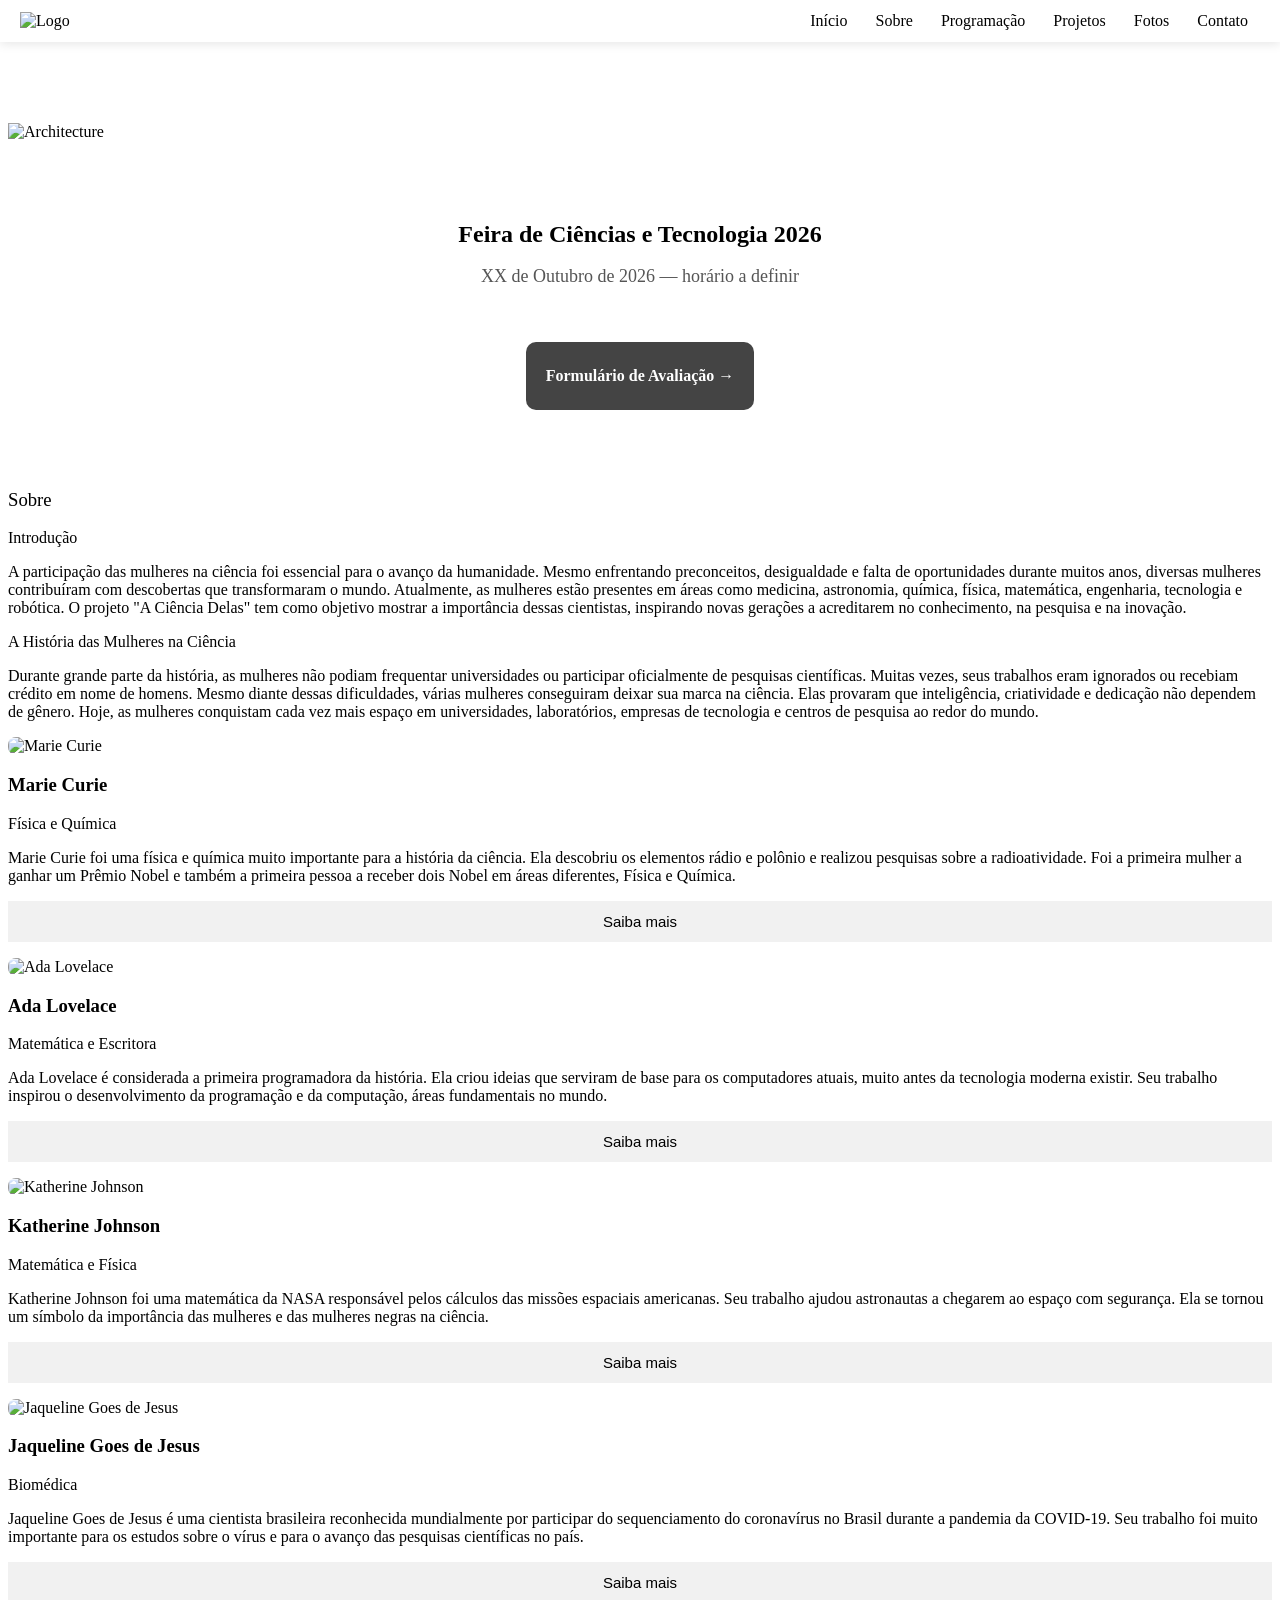
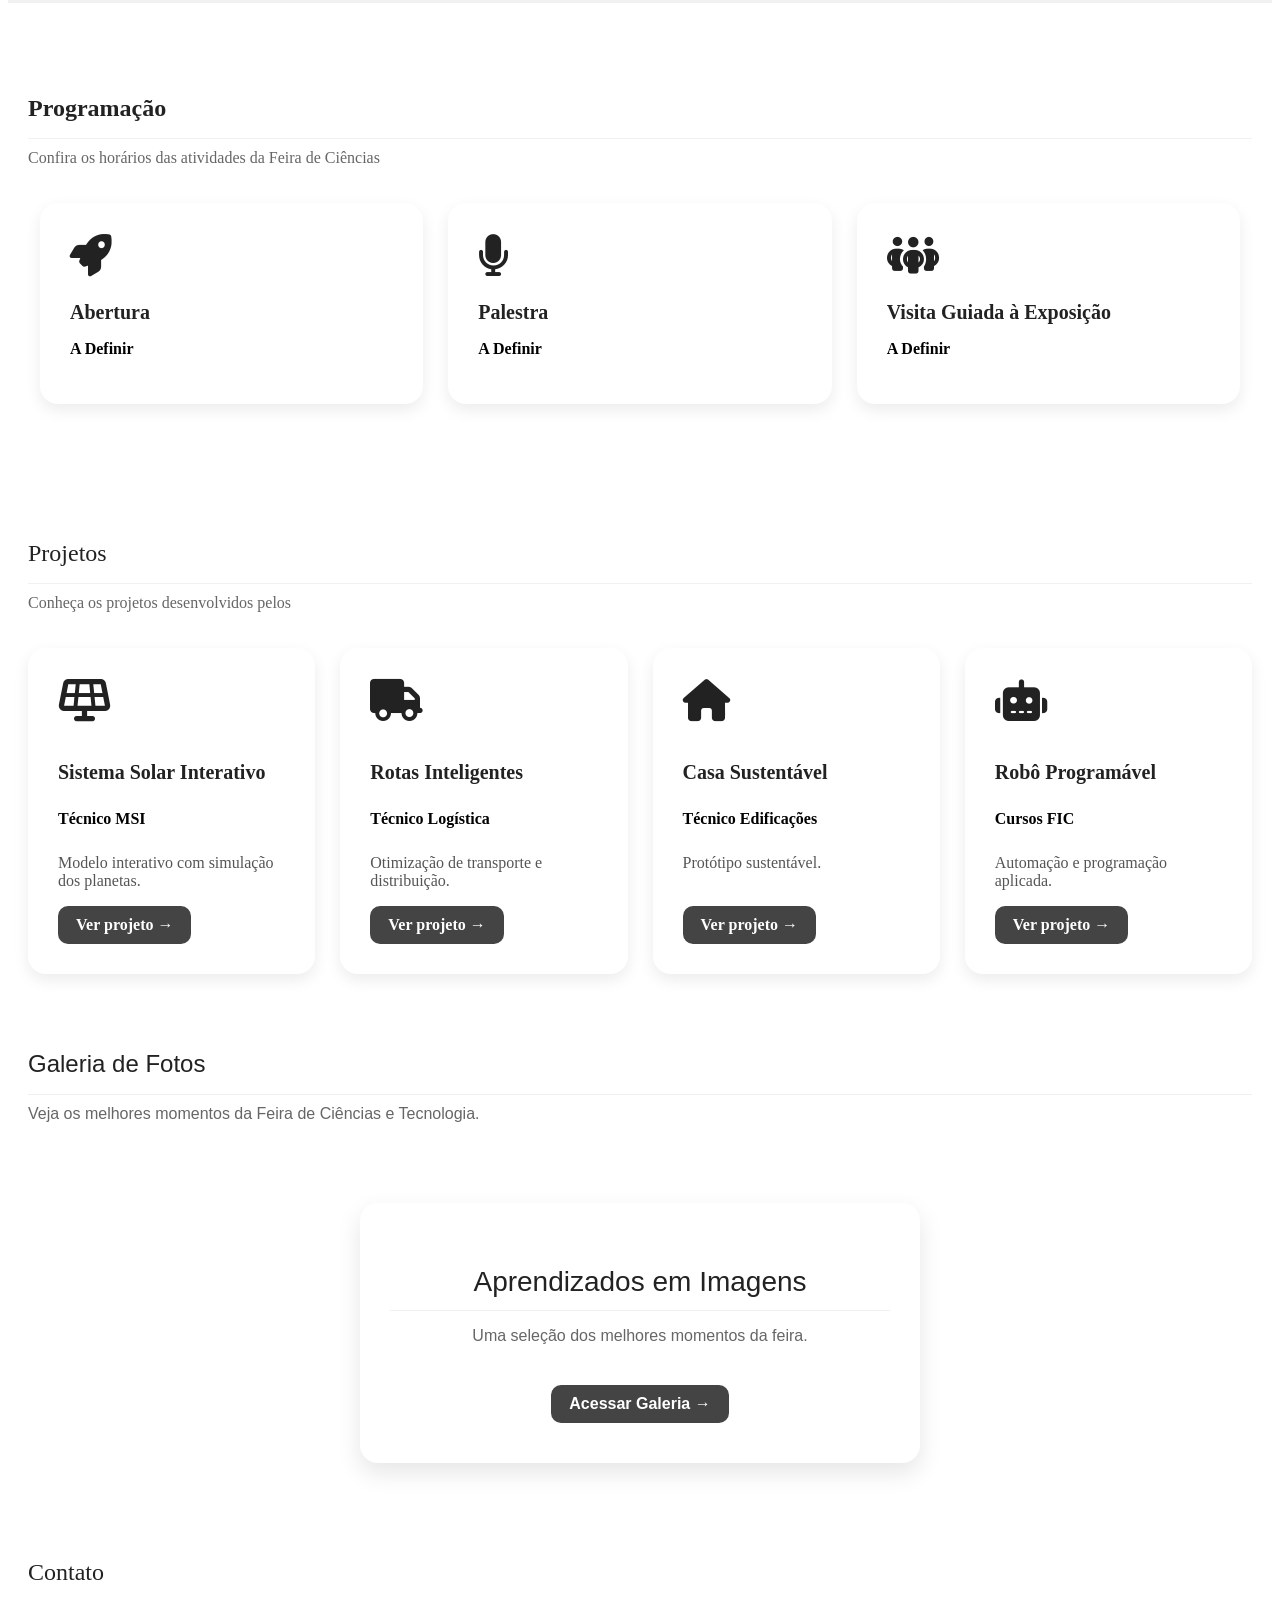
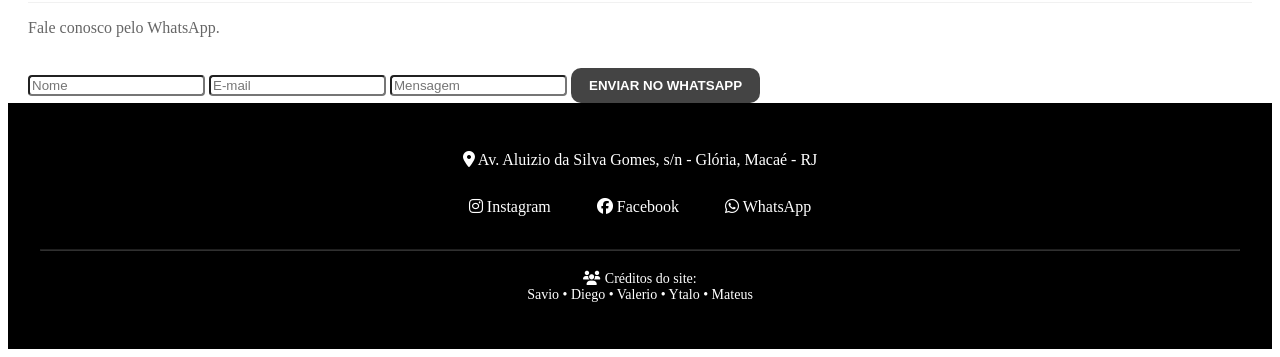
==== index.html @ 7c17ec99 "Add files via upload" ====
<!DOCTYPE html>
<html lang="pt-br">
<head>
  <meta charset="UTF-8">
  <meta name="viewport" content="width=device-width, initial-scale=1">
  <link rel="stylesheet" href="https://www.w3schools.com/w3css/5/w3.css">
  <link rel="stylesheet" href="style.css">
  <link rel="stylesheet" href="https://cdnjs.cloudflare.com/ajax/libs/font-awesome/6.5.2/css/all.min.css">
  <title>Feira de Ciencias - 2026</title>
</head>
<body>
  <!-- Sessão de navegação do site -->
  <section class="navbar-container">
    <div class="navbar">

      <img src="imagem/logoFaetec.png" alt="Logo" width="150">

      <!-- MENU DESKTOP -->
      <div class="menu-desktop">
        <a href="#inicio">Início</a>
        <a href="#sobre">Sobre</a>
        <a href="#programacao">Programação</a>
        <a href="#projetos">Projetos</a>
        <a href="#fotos">Fotos</a>
        <a href="#contato">Contato</a>
      </div>

        <!-- BOTÃO HAMBÚRGUER -->
      <button class="menu-btn" onclick="toggleMenu()">☰</button>

    </div>

    <!-- MENU MOBILE -->
    <div id="menuMobile" class="menu-mobile">
      <a href="#inicio" onclick="toggleMenu()">Início</a>
      <a href="#sobre" onclick="toggleMenu()">Sobre</a>
      <a href="#programacao" onclick="toggleMenu()">Programação</a>
      <a href="#projetos" onclick="toggleMenu()">Projetos</a>
      <a href="#fotos" onclick="toggleMenu()">Fotos</a>
      <a href="#contact" onclick="toggleMenu()">Contato</a>
    </div>
  </section>

  <!-- Sessão Inicio + data -->
  <header id="inicio" class="w3-display-container w3-content w3-wide header-evento">
    <img class="w3-image imagem-evento" src="imagem/prim.jpeg" alt="Architecture">

    <section class="conteudo-evento">

      <!-- Título -->
      <h1 class="titulo-evento">
        Feira de Ciências e Tecnologia 2026
      </h1>

      <!-- Data -->
      <p class="data-evento">
        XX de Outubro de 2026 — horário a definir
      </p>

      <!-- Botão -->
      <a href="SEU_LINK_AQUI" target="_blank" class="formulario-btn">
        Formulário de Avaliação →
      </a>

    </section>
  </header>

  <!-- Sessão sobre -->
  <section id="sobre" class="secao-sobre w3-content w3-padding">

    <div class="w3-container w3-padding-32">
      <h3 class="titulo-secao w3-border-bottom w3-border-light-grey w3-padding-16">
        Sobre
      </h3>

      <p>Introdução</p>

      <p>
        A participação das mulheres na ciência foi essencial para o avanço da
        humanidade. Mesmo enfrentando preconceitos, desigualdade e falta de
        oportunidades durante muitos anos, diversas mulheres contribuíram com
        descobertas que transformaram o mundo. Atualmente, as mulheres estão
        presentes em áreas como medicina, astronomia, química, física,
        matemática, engenharia, tecnologia e robótica. O projeto "A Ciência
        Delas" tem como objetivo mostrar a importância dessas cientistas,
        inspirando novas gerações a acreditarem no conhecimento, na pesquisa e
        na inovação.
      </p>

      <p>A História das Mulheres na Ciência</p>

      <p>
        Durante grande parte da história, as mulheres não podiam frequentar
        universidades ou participar oficialmente de pesquisas científicas.
        Muitas vezes, seus trabalhos eram ignorados ou recebiam crédito em nome
        de homens. Mesmo diante dessas dificuldades, várias mulheres conseguiram
        deixar sua marca na ciência. Elas provaram que inteligência,
        criatividade e dedicação não dependem de gênero. Hoje, as mulheres
        conquistam cada vez mais espaço em universidades, laboratórios,
        empresas de tecnologia e centros de pesquisa ao redor do mundo.
      </p>
    </div>

    <div class="w3-row-padding w3-grayscale">

      <div class="w3-col l3 m6 w3-margin-bottom">
        <img src="imagem/marie.jpeg" alt="Marie Curie" class="cientista-img">

        <h3>Marie Curie</h3>
        <p class="w3-opacity">Física e Química</p>

        <p>
          Marie Curie foi uma física e química muito importante para a história da ciência. Ela descobriu 
          os elementos rádio e polônio e realizou pesquisas sobre a radioatividade. Foi a primeira mulher a ganhar 
          um Prêmio Nobel e também a primeira pessoa a receber dois Nobel em áreas diferentes, Física e Química.
        </p>

        <p>
          <button class="btn-saiba-mais"
            onclick="window.open('https://pt.wikipedia.org/wiki/Marie_Curie', '_blank')">
            Saiba mais
          </button>
        </p>
      </div>

      <div class="w3-col l3 m6 w3-margin-bottom">
        <img src="imagem/ada.jpeg" alt="Ada Lovelace" class="cientista-img">

        <h3>Ada Lovelace</h3>
        <p class="w3-opacity">Matemática e Escritora</p>

        <p>
          Ada Lovelace é considerada a primeira programadora da história. Ela criou ideias que serviram de base 
          para os computadores atuais, muito antes da tecnologia moderna existir. Seu trabalho inspirou o 
          desenvolvimento da programação e da computação, áreas fundamentais no mundo.
        </p>

        <p>
          <button class="btn-saiba-mais"
            onclick="window.open('https://pt.wikipedia.org/wiki/Ada_Lovelace', '_blank')">
            Saiba mais
          </button>
        </p>
      </div>

      <div class="w3-col l3 m6 w3-margin-bottom">
        <img src="imagem/kate.jpeg" alt="Katherine Johnson" class="cientista-img">

        <h3>Katherine Johnson</h3>
        <p class="w3-opacity">Matemática e Física</p>

        <p>
          Katherine Johnson foi uma matemática da NASA responsável pelos cálculos das missões espaciais 
          americanas. Seu trabalho ajudou astronautas a chegarem ao espaço com segurança. Ela se tornou um 
          símbolo da importância das mulheres e das mulheres negras na ciência.
        </p>

        <p>
          <button class="btn-saiba-mais"
            onclick="window.open('https://pt.wikipedia.org/wiki/Katherine_Johnson', '_blank')">
            Saiba mais
          </button>
        </p>
      </div>

      <div class="w3-col l3 m6 w3-margin-bottom">
        <img src="imagem/jaque.jpeg" alt="Jaqueline Goes de Jesus" class="cientista-img">

        <h3>Jaqueline Goes de Jesus</h3>
        <p class="w3-opacity">Biomédica</p>

        <p>
          Jaqueline Goes de Jesus é uma cientista brasileira reconhecida mundialmente por participar do 
          sequenciamento do coronavírus no Brasil durante a pandemia da COVID-19. Seu trabalho foi muito 
          importante para os estudos sobre o vírus e para o avanço das pesquisas científicas no país.
        </p>

        <p>
          <button class="btn-saiba-mais"
            onclick="window.open('https://pt.wikipedia.org/wiki/Jaqueline_Goes_de_Jesus', '_blank')">
            Saiba mais
          </button>
        </p>
      </div>

    </div>
  </section>

  <!-- Sessão da programação -->
  <section id="programacao" class="w3-content programacao-section">

    <!-- TÍTULO -->
    <div class="programacao-cabecalho">

      <h2 class="programacao-titulo">
        Programação
      </h2>

      <p class="programacao-subtitulo">
        Confira os horários das atividades da Feira de Ciências
      </p>

    </div>

    <br>
    <br>

    <!-- CONTEÚDO -->
    <div class="programacao-container">

      <div class="programacao-grid">

        <!-- Abertura -->
        <div class="programacao-card">
          <div class="programacao-icone">
            <i class="fa-solid fa-rocket"></i>
          </div>

          <h3 class="programacao-card-titulo">
            Abertura
          </h3>

          <p class="programacao-horario">
            A Definir
          </p>
        </div>

        <!-- Palestra -->
        <div class="programacao-card">
          <div class="programacao-icone">
            <i class="fa-solid fa-microphone"></i>
          </div>

          <h3 class="programacao-card-titulo">
            Palestra
          </h3>

          <p class="programacao-horario">
            A Definir
          </p>
        </div>

        <!-- Visita -->
        <div class="programacao-card">
          <div class="programacao-icone">
            <i class="fa-solid fa-people-group"></i>
          </div>

          <h3 class="programacao-card-titulo">
            Visita Guiada à Exposição
          </h3>

          <p class="programacao-horario">
            A Definir
          </p>
        </div>

      </div>

    </div>
  </section>

  <!-- Sessão de projetos -->
  <section id="projetos" class="w3-content projetos-section">

    <div class="projetos-cabecalho">
      <h2 class="projetos-titulo">
        Projetos
      </h2>

      <p class="projetos-subtitulo">
          Conheça os projetos desenvolvidos pelos
      </p>
    </div>

    <br>
    <br>

    <div class="grid-projetos">

      <!-- Card 1 -->
      <div class="projeto-card">
        <div class="projeto-icone">
          <i class="fa-solid fa-solar-panel"></i>
        </div>

        <h3 class="projeto-titulo">
          Sistema Solar Interativo
        </h3>

        <p class="projeto-curso">
          Técnico MSI
        </p>

        <p class="projeto-descricao">
          Modelo interativo com simulação dos planetas.
        </p>

        <a href="projetos-temporario.html" class="projetos-btn">
          Ver projeto →
        </a>
      </div>

      <!-- Card 2 -->
      <div class="projeto-card">
        <div class="projeto-icone">
          <i class="fa-solid fa-truck"></i>
        </div>

        <h3 class="projeto-titulo">
          Rotas Inteligentes
        </h3>

        <p class="projeto-curso">
          Técnico Logística
        </p>

        <p class="projeto-descricao">
          Otimização de transporte e distribuição.
        </p>

        <a href="projetos-temporario.html" class="projetos-btn">
          Ver projeto →
        </a>
      </div>

      <!-- Card 3 -->
      <div class="projeto-card">
        <div class="projeto-icone">
          <i class="fa-solid fa-house"></i>
        </div>

        <h3 class="projeto-titulo">
          Casa Sustentável
        </h3>

        <p class="projeto-curso">
          Técnico Edificações
        </p>

        <p class="projeto-descricao">
          Protótipo sustentável.
        </p>

        <a href="projetos-temporario.html" class="projetos-btn">
          Ver projeto →
        </a>
      </div>

      <!-- Card 4 -->
      <div class="projeto-card">
        <div class="projeto-icone">
          <i class="fa-solid fa-robot"></i>
        </div>

        <h3 class="projeto-titulo">
          Robô Programável
        </h3>

        <p class="projeto-curso">
          Cursos FIC
        </p>

        <p class="projeto-descricao">
          Automação e programação aplicada.
        </p>

        <a href="projetos-temporario.html" class="projetos-btn">
          Ver projeto →
        </a>
      </div>
    </div>

  </section>
  
  <!-- Sessão de fotos -->
  <section id="fotos" class="w3-content galeria-section">
    <div class="galeria-header">
      <h2 class="galeria-titulo">
        Galeria de Fotos
      </h2>

      <p class="galeria-descricao">
        Veja os melhores momentos da Feira de Ciências e Tecnologia.
      </p>
    </div>

    <div class="galeria-wrapper">
      <div class="galeria-card">
        <h2>Aprendizados em Imagens</h2>

        <p>
          Uma seleção dos melhores momentos da feira.
        </p>

        <a href="Galeria/galeria-temporaria.html" class="galeria-btn">
          Acessar Galeria →
        </a>
      </div>
    </div>
  </section>

  <!-- Sessão de contatos -->
  <section class="w3-content contato-section">

    <div class="w3-container w3-padding-32" id="contato">

      <h2 class="contato-titulo">
        Contato
      </h2>

      <p class="contato-descricao">
        Fale conosco pelo WhatsApp.
      </p>

      <form id="form-contato">

        <input
          class="w3-input w3-border"
          type="text"
          id="nome"
          placeholder="Nome"
          required
        >

        <input
          class="w3-input w3-section w3-border"
          type="text"
          id="email"
          placeholder="E-mail"
          required
        >

        <input
          class="w3-input w3-section w3-border"
          type="text"
          id="mensagem"
          placeholder="Mensagem"
          required
        >

        <button type="submit">
          ENVIAR NO WHATSAPP
        </button>

      </form>

    </div>

  </section>

  <!-- Sessão do rodapé -->
  <footer class="footer">
    <p>
      <i class="fas fa-map-marker-alt"></i>
      <a href="https://www.google.com/maps/search/?api=1&amp;query=1184+Av.+Aluizio+da+Silva+Gomes,+Maca%C3%A9+-+RJ" target="_blank" class="footer-link">
        Av. Aluizio da Silva Gomes, s/n - Glória, Macaé - RJ
      </a>
    </p>

    <p>
      <a href="https://www.instagram.com/faetecmacaeoficial/" target="_blank" class="social-button">
        <i class="fab fa-instagram"></i> Instagram
      </a>

      <a href="https://www.facebook.com/cvtmacae/?locale=pt_BR" target="_blank" class="social-button">
        <i class="fab fa-facebook"></i> Facebook
      </a>

      <a href="https://wa.me/5522998884900?text=Olá,%20vim%20pelo%20site%20da%20Feira%20de%20Ciências%202026" target="_blank" class="social-button">
        <i class="fab fa-whatsapp"></i> WhatsApp
      </a>
    </p>

    <hr class="footer-divider">

    <p class="footer-credits">
      <i class="fas fa-users"></i> Créditos do site:<br>
      Savio • Diego • Valerio • Ytalo • Mateus
    </p>
  </footer>
  
  <script src="script.js"></script>
</body>
</html>
---- style.css ----
/* Transição para deslizar na página ao clicar no menu de navegação */
html {
  scroll-behavior: smooth;
}

/*============================================================================================================*/

/*estilo abaixo se refere ao menu de navegação mobile e desktop*/
.navbar-container{
  position: fixed;
  top: 0;
  left: 0;
  width: 100%;
  background: #fff;
  z-index: 9999;
  box-shadow: 0 2px 10px rgba(0,0,0,.1);
}
      
.navbar{
  display: flex;
  justify-content: space-between;
  align-items: center;
  padding: 12px 20px;
}
      
    
/* MENU DESKTOP */
.menu-desktop a{
  text-decoration: none;
  color: #000;
  padding: 10px 12px;
  border-radius: 6px;
  transition: all 0.25s ease;
}

/* hover desktop */
.menu-desktop a:hover{
  background: #f0f0f0;
  transform: translateY(-2px);
  color: black;
}

/* MENU MOBILE */
.menu-mobile a{
  display: block;
  padding: 15px 20px;
  text-decoration: none;
  color: #000;
  border-bottom: 1px solid #eee;
  transition: all 0.25s ease;
}

/* hover mobile */
.menu-mobile a:hover{
  background: #f5f5f5;
  color: #0077ff;
  padding-left: 25px;
}
      
/* BOTÃO HAMBURGUER */
.menu-btn{
  display: none;
  font-size: 30px;
  background: none;
  border: none;
  cursor: pointer;
}
      
/* MENU MOBILE */
.menu-mobile{
  display: none;
  background: #fff;
  border-top: 1px solid #eee;
}
      
.menu-mobile a{
  display: block;
  padding: 15px 20px;
  text-decoration: none;
  color: #000;
  border-bottom: 1px solid #eee;
}
      
.menu-mobile.show{
  display: block;
}
      
/* RESPONSIVO */
@media (max-width: 900px){
  .menu-desktop{
    display: none;
  }
        
  .menu-btn{
    display: block;
  }
}
      
/* EVITA QUE O MENU FIXO CUBRA AS SEÇÕES AO CLICAR */
section{
  scroll-margin-top: 90px;
}

/*============================================================================================================*/

/*Estilo abaixo se refere ao header do site, foto + data que acontecerá a feira*/
.header-evento {
  scroll-margin-top: 45px;
  max-width: 1500px;
}

.imagem-evento {
  width: 1500;
  height: 800;
  margin-top: 115px;
}

.conteudo-evento {
  padding: 60px 20px;
  text-align: center;
}

.titulo-evento {
  font-size: 24px;
  margin-bottom: 12px;
}

.data-evento {
  color: #555;
  font-size: 18px;
  margin-bottom: 40px;
}

.formulario-btn {
  display: inline-block;
  margin-top: 15px;
  background: #444;
  color: #fff;
  padding: 25px 20px;
  border-radius: 10px;
  text-decoration: none;
  font-weight: bold;
}

.formulario-btn:hover {
  background: #333;
}

/* Estilo abaixo se refere ao sessão do sobre */

/* Seção */
.secao-sobre {
  scroll-margin-top: 45px;
  max-width: 1564px;
}

/* Título */
.titulo-secao {
  font-weight: 500;
}

/* Imagens das cientistas */
.cientista-img {
  width: 100%;
  display: block;
  border-radius: 8px;
}

/* Botão */
.btn-saiba-mais {
  width: 100%;
  border: none;
  background-color: #f1f1f1;
  padding: 12px;
  cursor: pointer;
  transition: 0.3s;
  font-size: 15px;
}

.btn-saiba-mais:hover {
  background-color: #d9d9d9;
}

/*============================================================================================================*/

/* Estilo abaixo se refere ao sessão de programação */

/* Seção */
.programacao-section {
  max-width: 1564px;
  scroll-margin-top: 40px;
  padding: 60px 20px;
  background: #ffffff;
}

/* Cabeçalho */
.programacao-cabecalho {
  text-align: left;
  margin-bottom: 0;
}

.programacao-titulo {
  font-size: 24px;
  color: #222;
  text-align: left;
  border-bottom: 1px solid #f1f1f1;
  padding: 16px 0;
  margin: 0 0 10px 0;
}

.programacao-subtitulo {
  color: #666;
  font-size: 16px;
  margin: 0;
  text-align: left;
}

/* Container */
.programacao-container {
  max-width: 1200px;
  margin: 0 auto;
}

/* Grid */
.programacao-grid {
  display: grid;
  grid-template-columns: repeat(3, 1fr);
  gap: 25px;
}

/* Cards */
.programacao-card {
  background: #ffffff;
  padding: 30px;
  border-radius: 18px;
  box-shadow: 0 6px 16px rgba(0, 0, 0, 0.08);
  text-align: left;
  transition: transform 0.3s ease;
}

.programacao-card:hover {
  transform: translateY(-5px);
}

/* Ícones */
.programacao-icone {
  font-size: 42px;
  margin-bottom: 15px;
  color: #222;
}

/* Título do card */
.programacao-card-titulo {
  font-size: 20px;
  margin-bottom: 10px;
  color: #222;
}

/* Horário */
.programacao-horario {
  color: #000;
  font-weight: bold;
  font-size: 16px;
}

/* Responsividade */
@media (max-width: 900px) {
  .programacao-grid {
    grid-template-columns: repeat(2, 1fr);
  }
}

@media (max-width: 600px) {
  .programacao-grid {
    grid-template-columns: 1fr;
  }
}

/*============================================================================================================*/

/* Estilo abaixo se refere ao sessão de de projetos */
.projetos-section {
  max-width: 1564px;
  scroll-margin-top: 45px;
  padding: 60px 20px;
  background: #ffffff;
}

/* Cabeçalho */
.projetos-cabecalho {
  text-align: left;
  margin-bottom: 0;
}

.projetos-titulo {
  font-size: 24px;
  color: #222;
  text-align: left;
  font-weight: 400;
  border-bottom: 1px solid #f1f1f1;
  padding: 16px 0;
  margin: 0 0 10px 0;
}

.projetos-subtitulo {
  color: #666;
  font-size: 16px;
  margin: 0;
  text-align: left;
}

/* Grid */
.grid-projetos {
  display: grid;
  grid-template-columns: repeat(4, 1fr);
  gap: 25px;
}

/* Card */
.projeto-card {
  background: #ffffff;
  padding: 30px;
  border-radius: 18px;
  box-shadow: 0 6px 16px rgba(0, 0, 0, .08);
  text-align: left;
  display: flex;
  flex-direction: column;
  transition: transform 0.3s ease;
}

.projeto-card:hover {
  transform: translateY(-5px);
}

/* Ícone */
.projeto-icone {
  font-size: 42px;
  margin-bottom: 15px;
  color: #222;
}

/* Título */
.projeto-titulo {
  font-size: 20px;
  margin-bottom: 10px;
  color: #222;
}

/* Curso */
.projeto-curso {
  color: #000;
  font-weight: bold;
  font-size: 16px;
}

/* Descrição */
.projeto-descricao {
  color: #555;
  font-size: 16px;
  margin-top: 10px;
}

/* Botão */
.projetos-btn {
  display: inline-block;
  margin-top: auto;
  align-self: flex-start;
  background: #444;
  color: #fff;
  padding: 10px 18px;
  border-radius: 10px;
  text-decoration: none;
  font-weight: bold;
  transition: background 0.3s ease;
}

.projetos-btn:hover {
  background: #222;
}

/* Responsividade */
@media (max-width: 1024px) {
  .grid-projetos {
    grid-template-columns: repeat(2, 1fr);
  }
}

@media (max-width: 600px) {
  .grid-projetos {
    grid-template-columns: 1fr;
  }
}

/*============================================================================================================*/

/* Estilo abaixo se refere ao sessão de fotos */
/* Configurações gerais */
.galeria-section,
.galeria-section * {
  font-family: Verdana, sans-serif;
}

.galeria-section {
  max-width: 1564px;
  scroll-margin-top: 100px;
  padding: 0 20px;
  background: #ffffff;
}

/* Cabeçalho */
.galeria-header {
  text-align: left;
  margin-bottom: 0;
}

.galeria-titulo {
  font-size: 24px;
  color: #222;
  text-align: left;
  font-weight: 400;
  border-bottom: 1px solid #f1f1f1;
  padding: 16px 0;
  margin: 0 0 10px 0;
}

.galeria-descricao {
  color: #666;
  font-size: 16px;
  margin: 0;
  text-align: left;
}

/* Área central */
.galeria-wrapper {
  display: flex;
  justify-content: center;
  align-items: center;
  padding: 80px 20px;
  background: #ffffff;
}

/* Card */
.galeria-card {
  max-width: 500px;
  width: 100%;
  background: #fff;
  border-radius: 18px;
  padding: 40px 30px;
  text-align: center;
  box-shadow: 0 10px 25px rgba(0, 0, 0, 0.10);
}

.galeria-card h2 {
  font-size: 28px;
  font-weight: 400;
  margin-bottom: 10px;
  color: #222;
  border-bottom: 1px solid #f1f1f1;
  padding-bottom: 12px;
}

.galeria-card p {
  color: #666;
  font-size: 16px;
  margin-bottom: 25px;
}

/* Botão */
.galeria-btn {
  display: inline-block;
  margin-top: 15px;
  background: #444;
  color: #fff;
  padding: 10px 18px;
  border-radius: 10px;
  text-decoration: none;
  font-weight: bold;
  transition: all 0.3s ease;
}

.galeria-btn:hover {
  transform: translateY(-2px);
  box-shadow: 0 10px 20px rgba(0, 0, 0, 0.20);
}

/* Responsividade */
@media (max-width: 600px) {
  .galeria-titulo {
   font-size: 24px;
  }

  .galeria-card {
    padding: 30px 20px;
  }

  .galeria-card h2 {
    font-size: 24px;
  }
}

/*============================================================================================================*/

/* Estilo abaixo se refere ao sessão de contatos */
.contato-section {
  max-width: 1564px;
  padding: 0 20px;
  background: #ffffff;
}

.contato-titulo {
  font-size: 24px;
  color: #222;
  text-align: left;
  font-weight: 400;
  border-bottom: 1px solid #f1f1f1;
  padding: 16px 0;
  margin: 0 0 10px 0;
}

.contato-descricao {
  color: #666;
  font-size: 16px;
  text-align: left;
}

#form-contato input {
  border-radius: 4px;
}

#form-contato button {
  display: inline-block;
  margin-top: 15px;
  background: #444;
  color: #fff;
  padding: 10px 18px;
  border-radius: 10px;
  text-decoration: none;
  font-weight: bold;
  border: none;
  cursor: pointer;
  transition: all 0.3s ease;
}

#form-contato button:hover {
  transform: translateY(-2px);
  box-shadow: 0 10px 20px rgba(0, 0, 0, 0.20);
}

/*============================================================================================================*/

/* Estilo abaixo se refere ao sessão do rodapé */
.footer {
  text-align: center;
  background-color: #000;
  color: #fff;
  padding: 32px;
}

.footer-link {
  color: #fff;
  text-decoration: none;
}

.footer-link:hover {
  text-decoration: underline;
}

.social-button {
  display: inline-block;
  margin: 5px;
  padding: 8px 16px;
  color: #fff;
  text-decoration: none;
  border-radius: 4px;
  transition: background-color 0.3s;
}

.social-button:hover {
  background-color: rgba(255, 255, 255, 0.15);
}

.footer-divider {
  opacity: 0.2;
  margin: 20px 0;
}

.footer-credits {
  font-size: 14px;
}
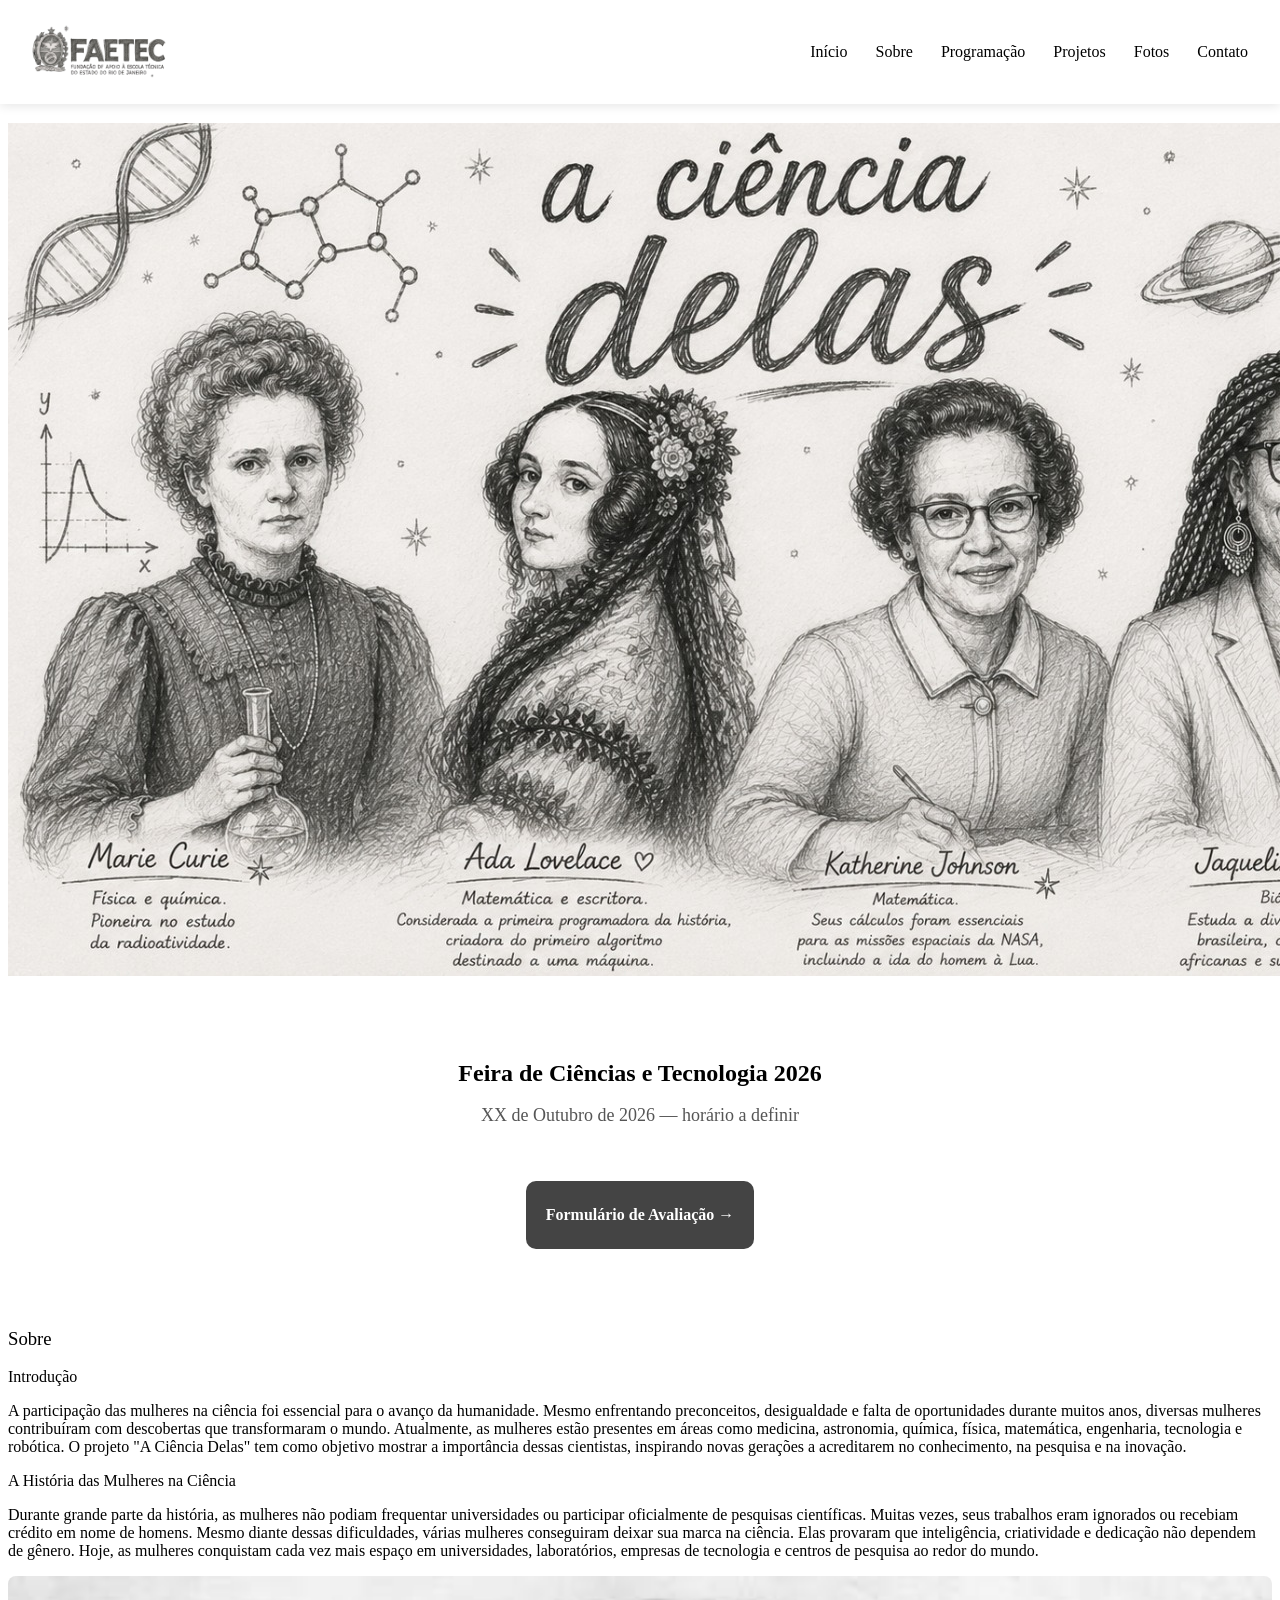
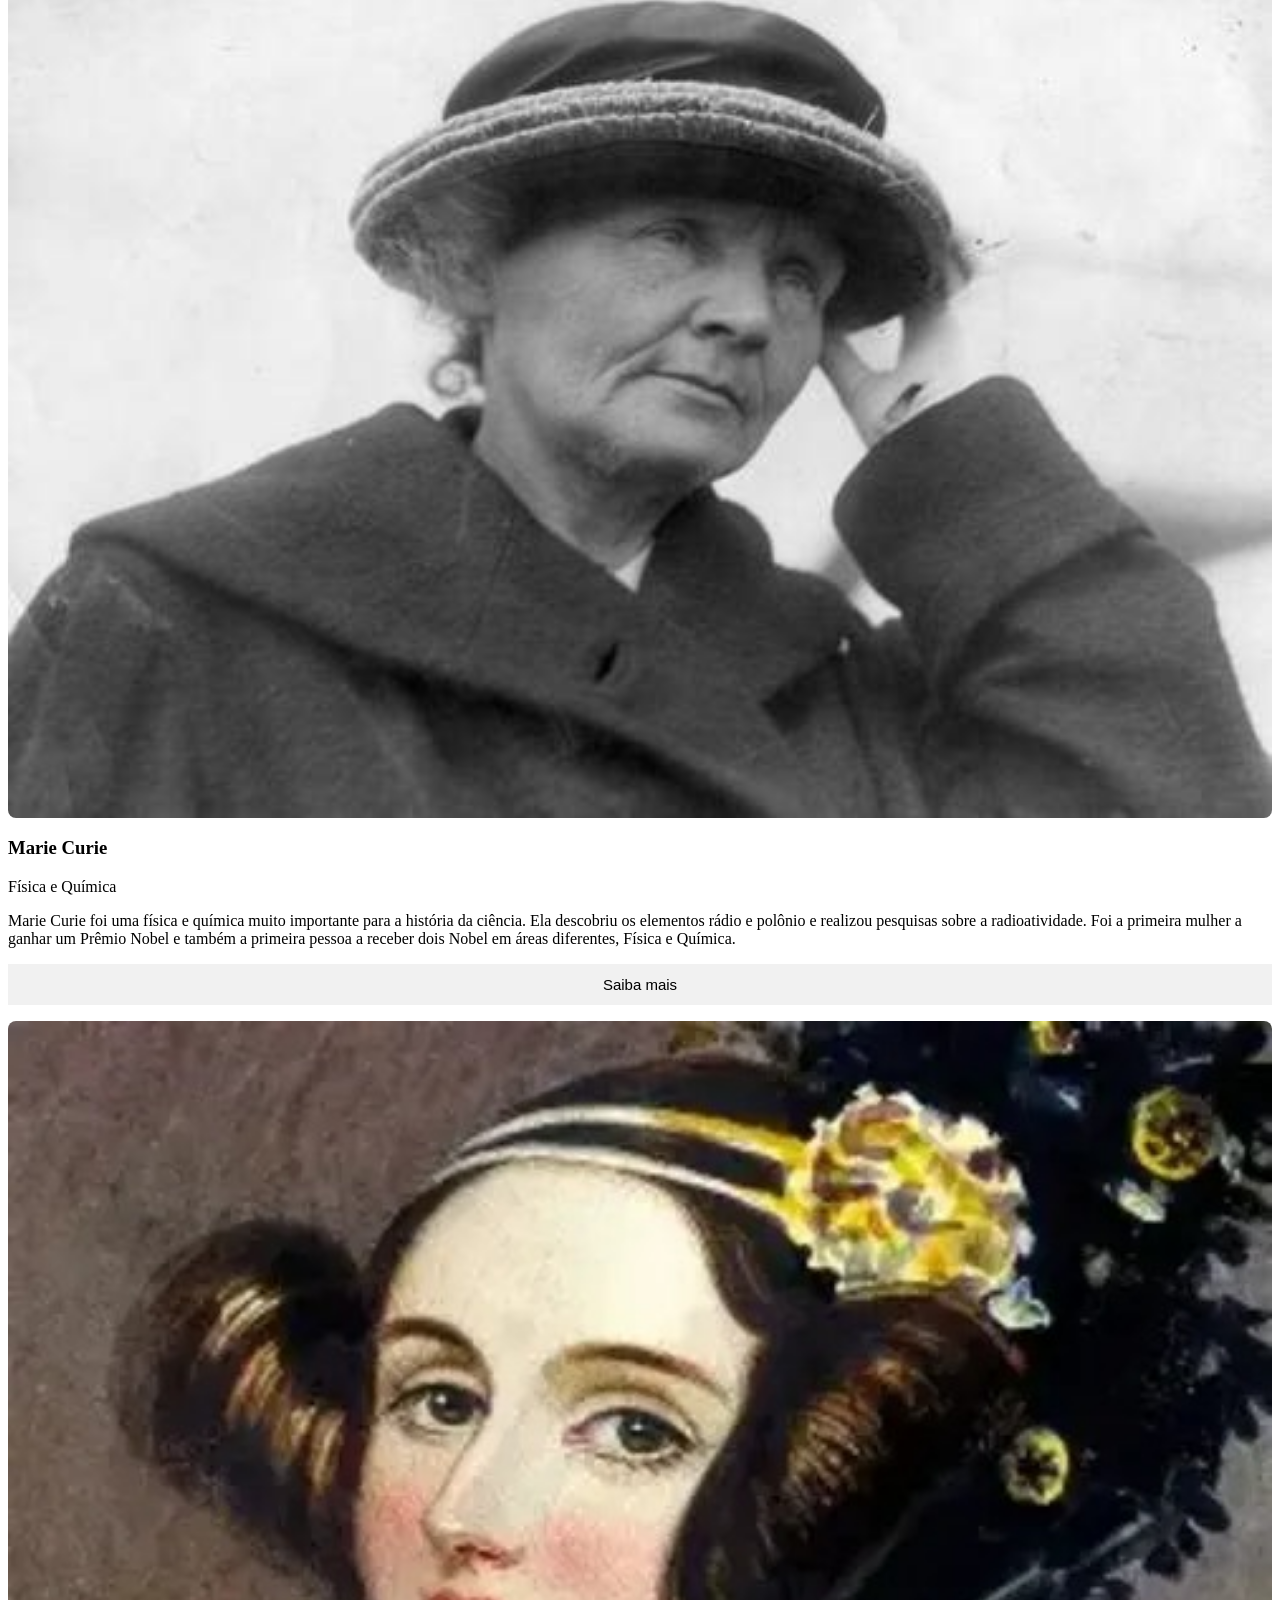
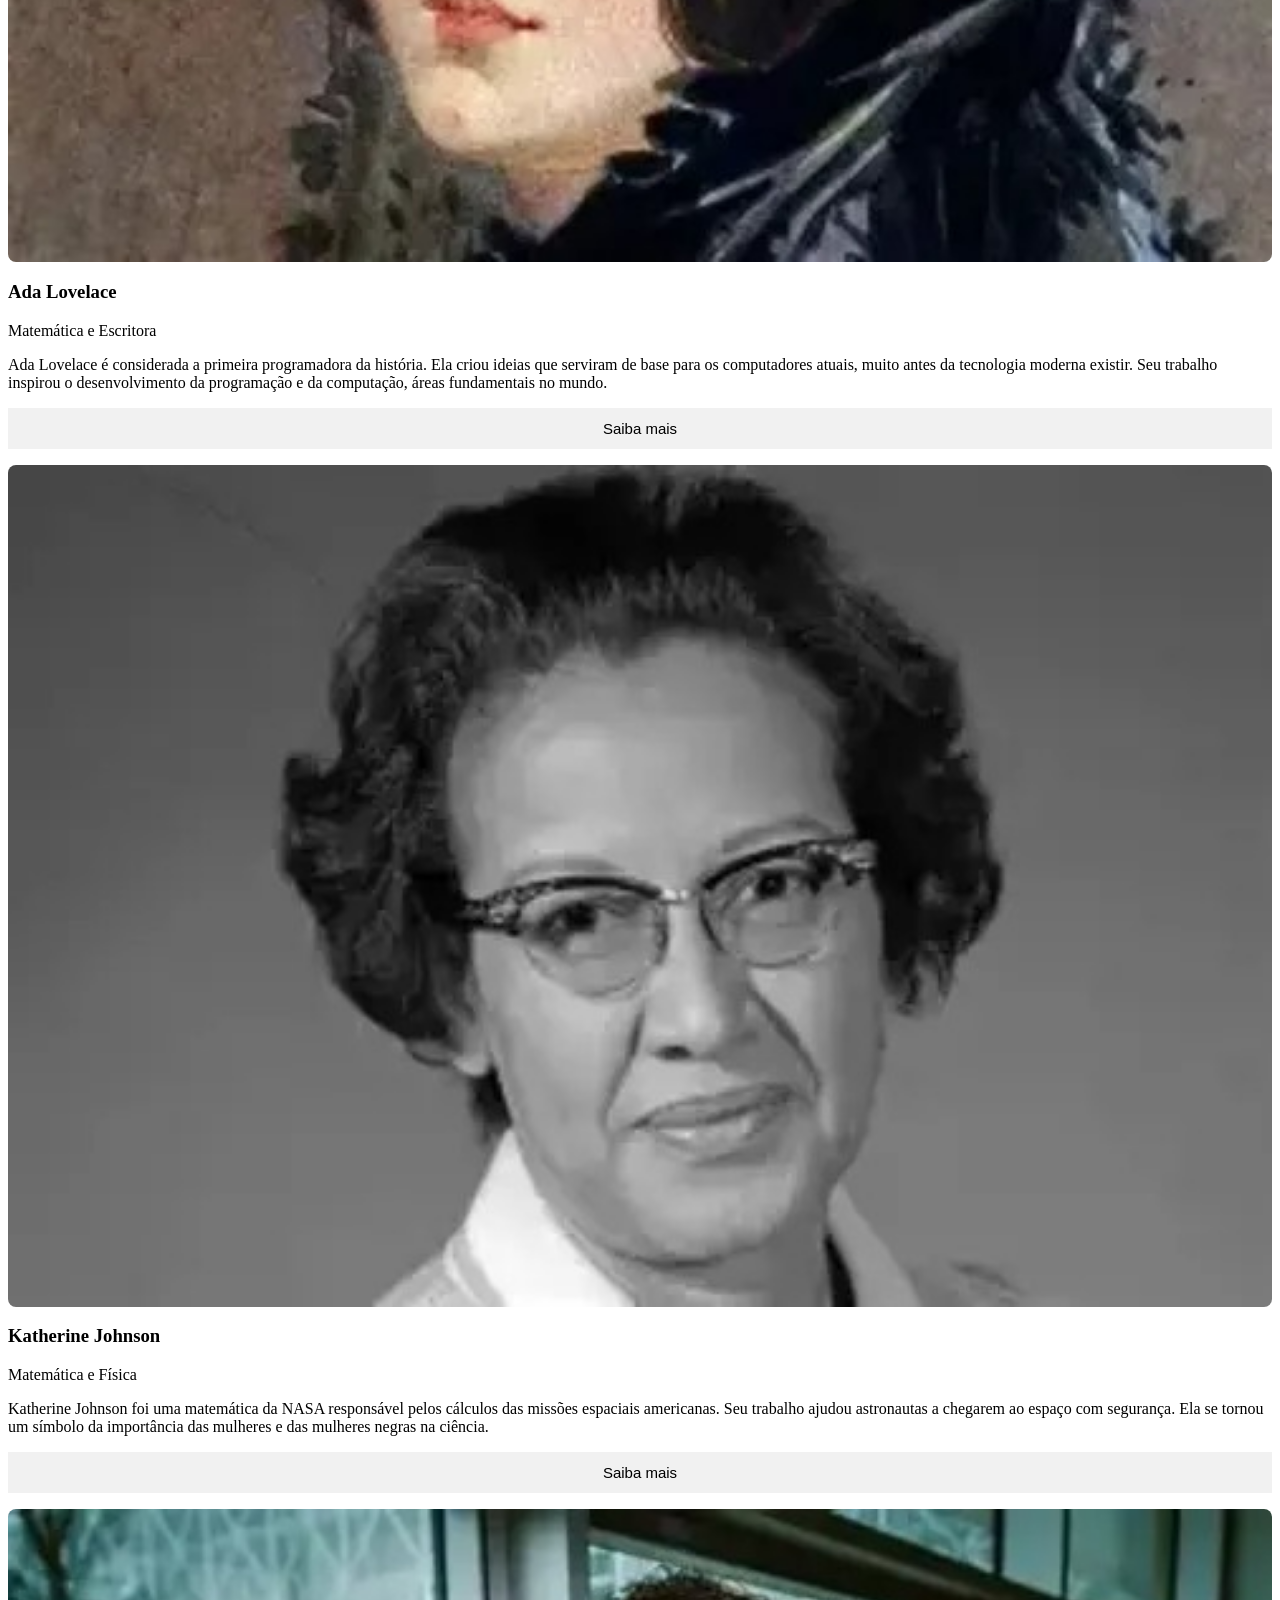
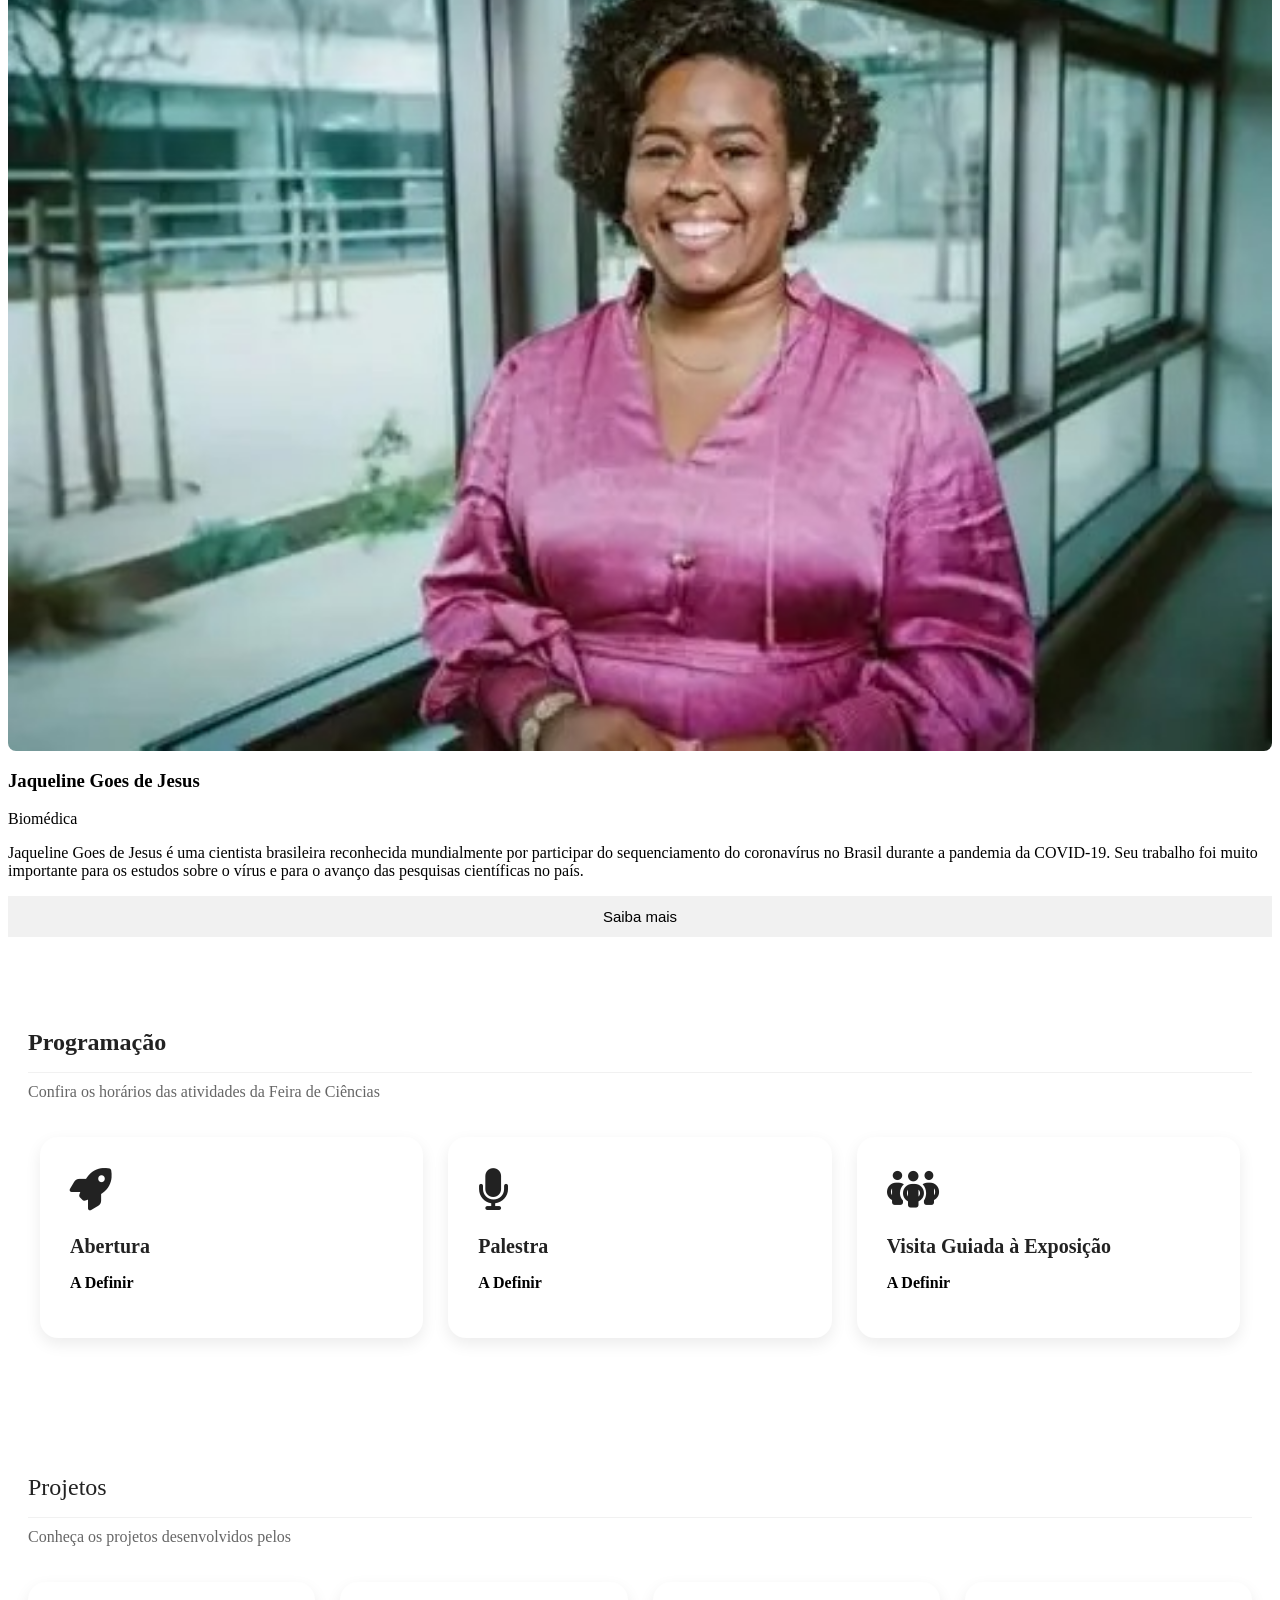
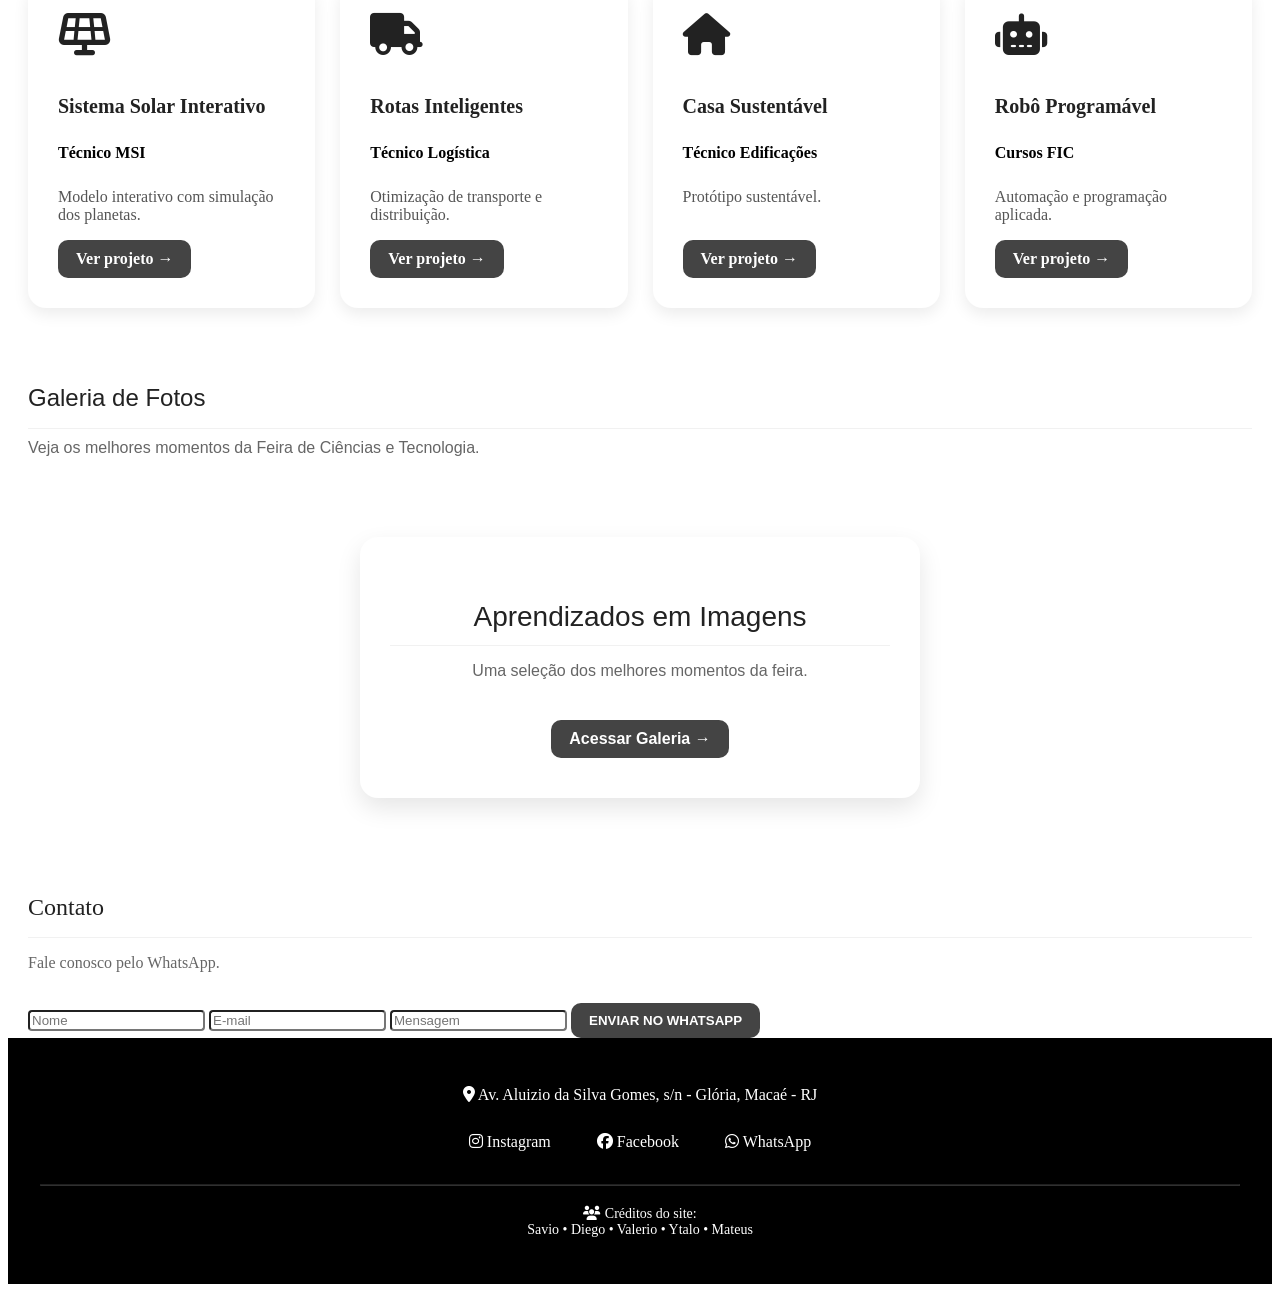
==== commit 7d662e1e: "Add files via upload" ====
--- a/index.html
+++ b/index.html
@@ -37,7 +37,7 @@
       <a href="#programacao" onclick="toggleMenu()">Programação</a>
       <a href="#projetos" onclick="toggleMenu()">Projetos</a>
       <a href="#fotos" onclick="toggleMenu()">Fotos</a>
-      <a href="#contact" onclick="toggleMenu()">Contato</a>
+      <a href="#contato" onclick="toggleMenu()">Contato</a>
     </div>
   </section>
 
@@ -401,9 +401,9 @@
   </section>
 
   <!-- Sessão de contatos -->
-  <section class="w3-content contato-section">
-
-    <div class="w3-container w3-padding-32" id="contato">
+  <section id="contato" class="w3-content contato-section">
+
+    <div class="w3-container w3-padding-32">
 
       <h2 class="contato-titulo">
         Contato
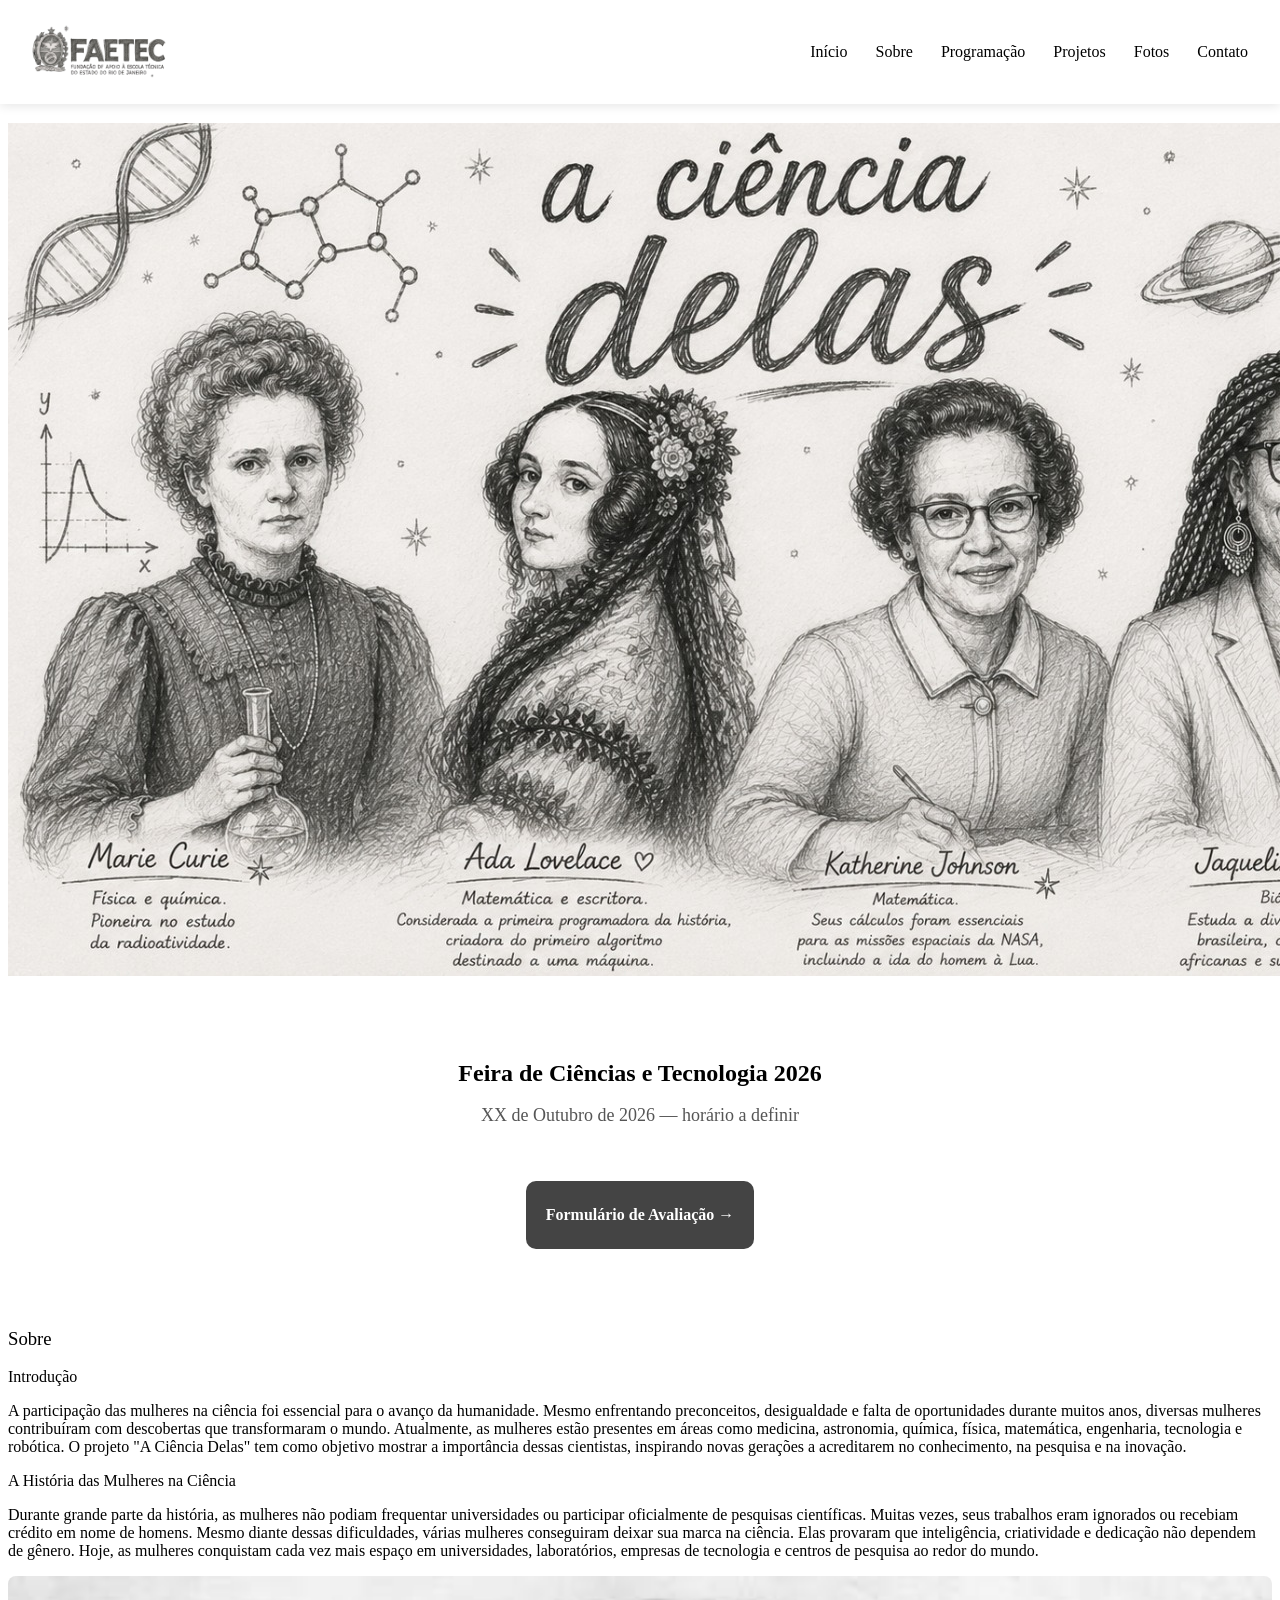
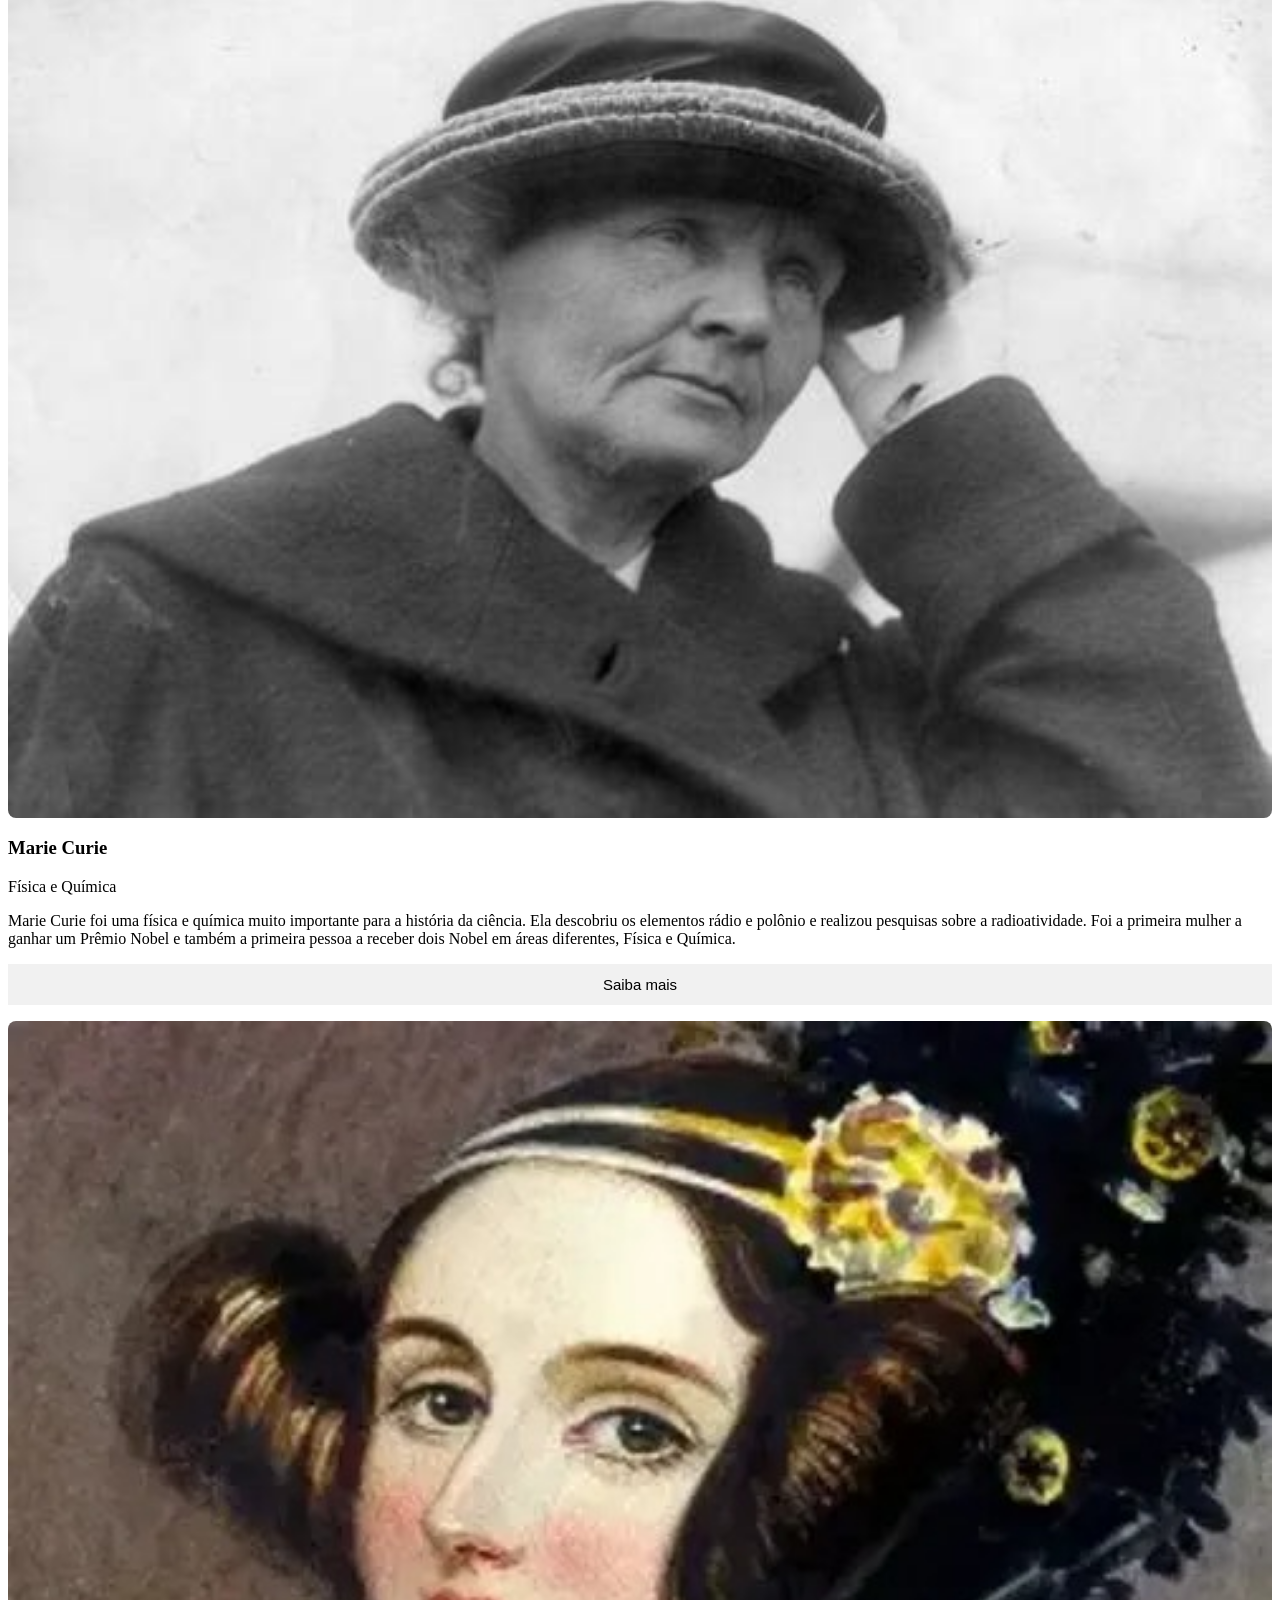
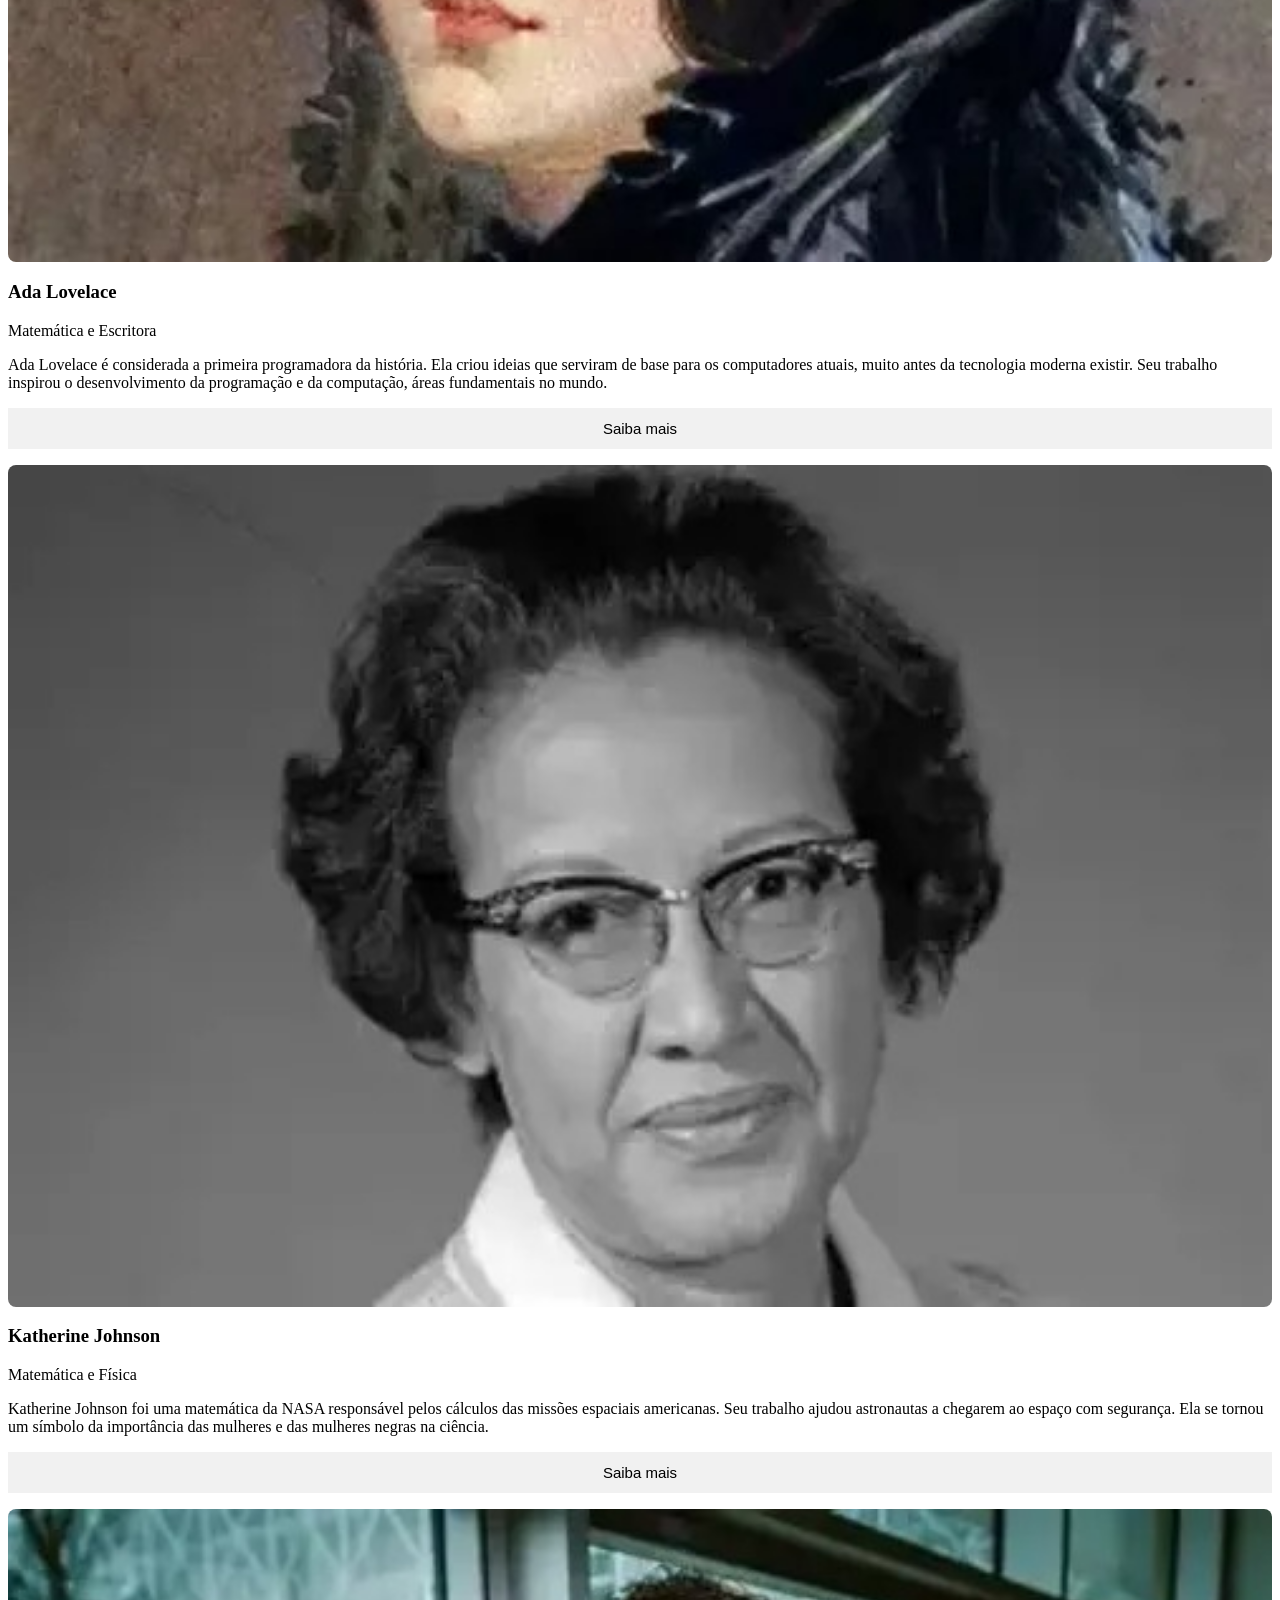
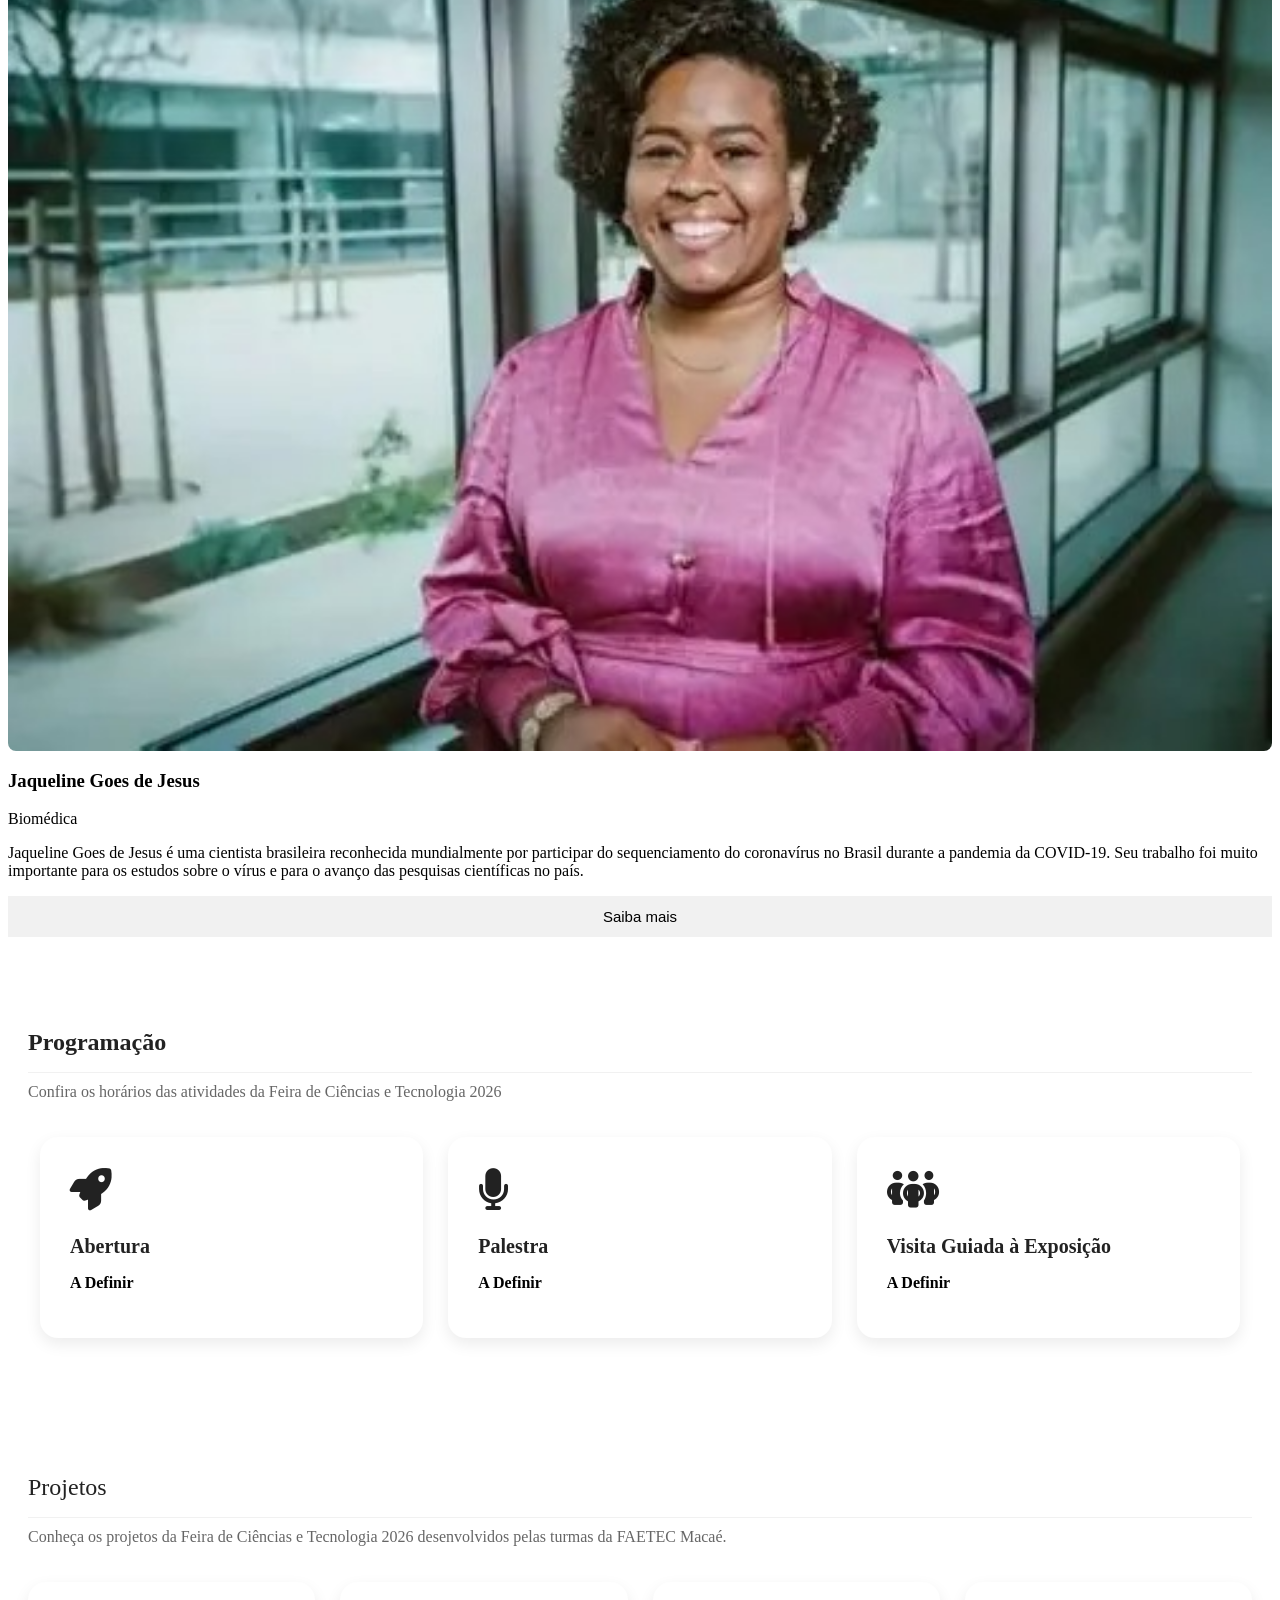
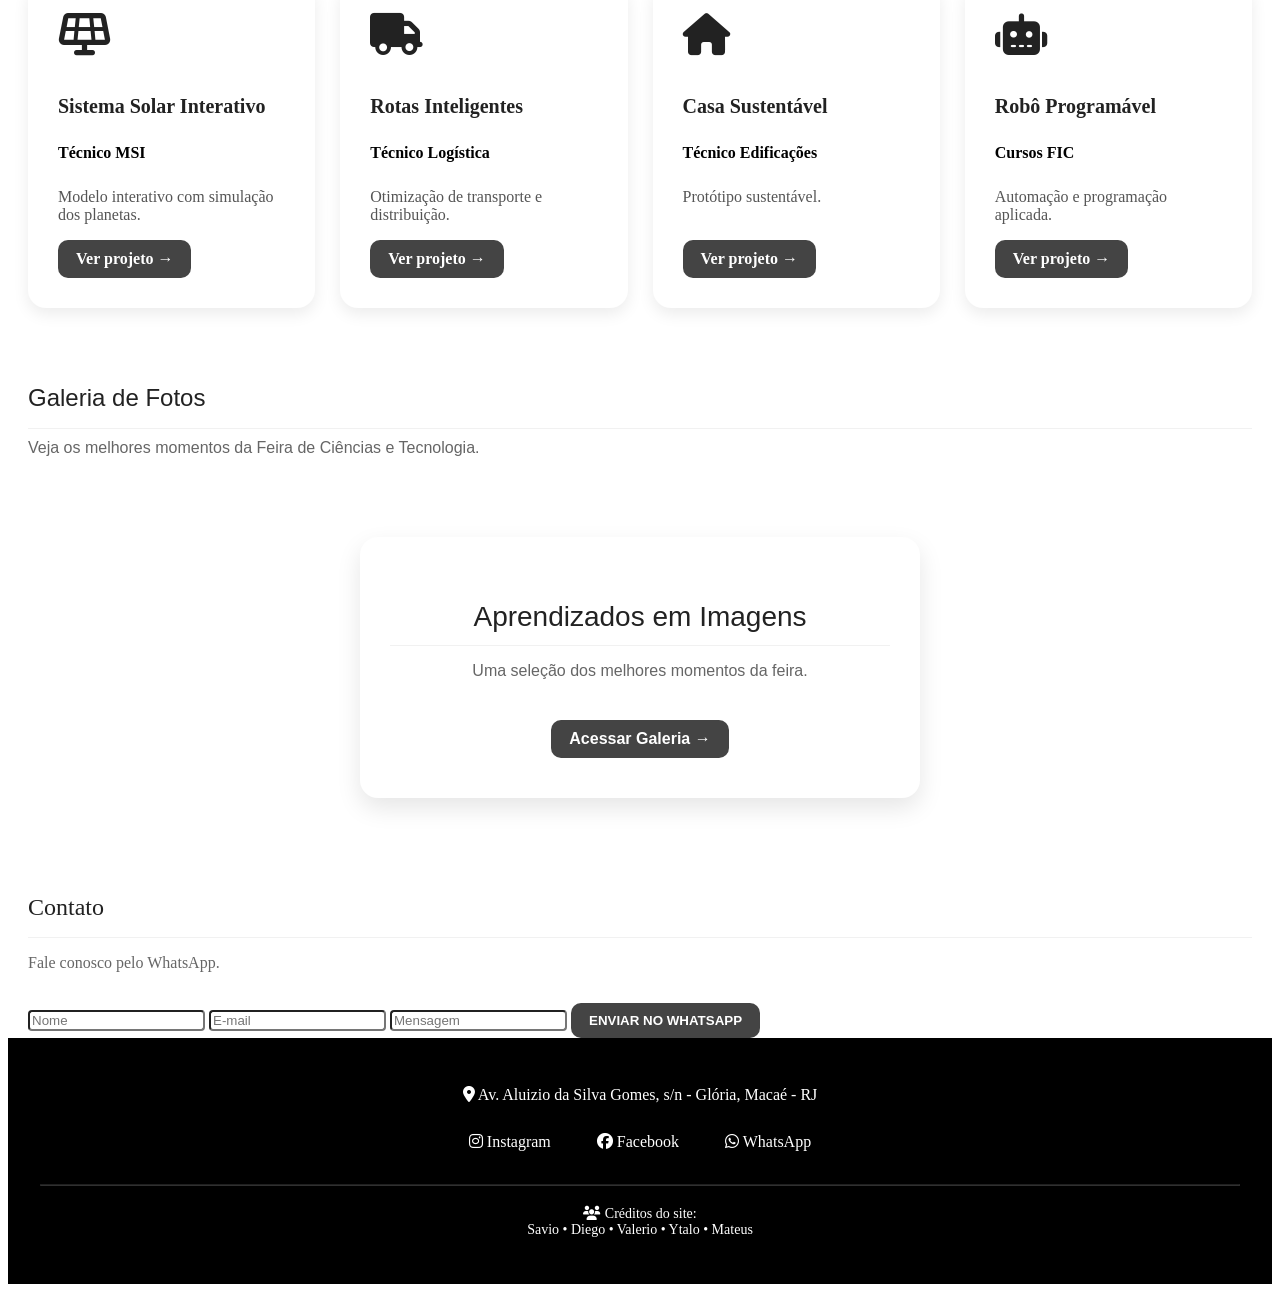
==== commit 0a1e783f: "Add files via upload" ====
--- a/index.html
+++ b/index.html
@@ -197,7 +197,7 @@
       </h2>
 
       <p class="programacao-subtitulo">
-        Confira os horários das atividades da Feira de Ciências
+        Confira os horários das atividades da Feira de Ciências e Tecnologia 2026
       </p>
 
     </div>
@@ -269,7 +269,7 @@
       </h2>
 
       <p class="projetos-subtitulo">
-          Conheça os projetos desenvolvidos pelos
+          Conheça os projetos da Feira de Ciências e Tecnologia 2026 desenvolvidos pelas turmas da FAETEC Macaé.
       </p>
     </div>
 
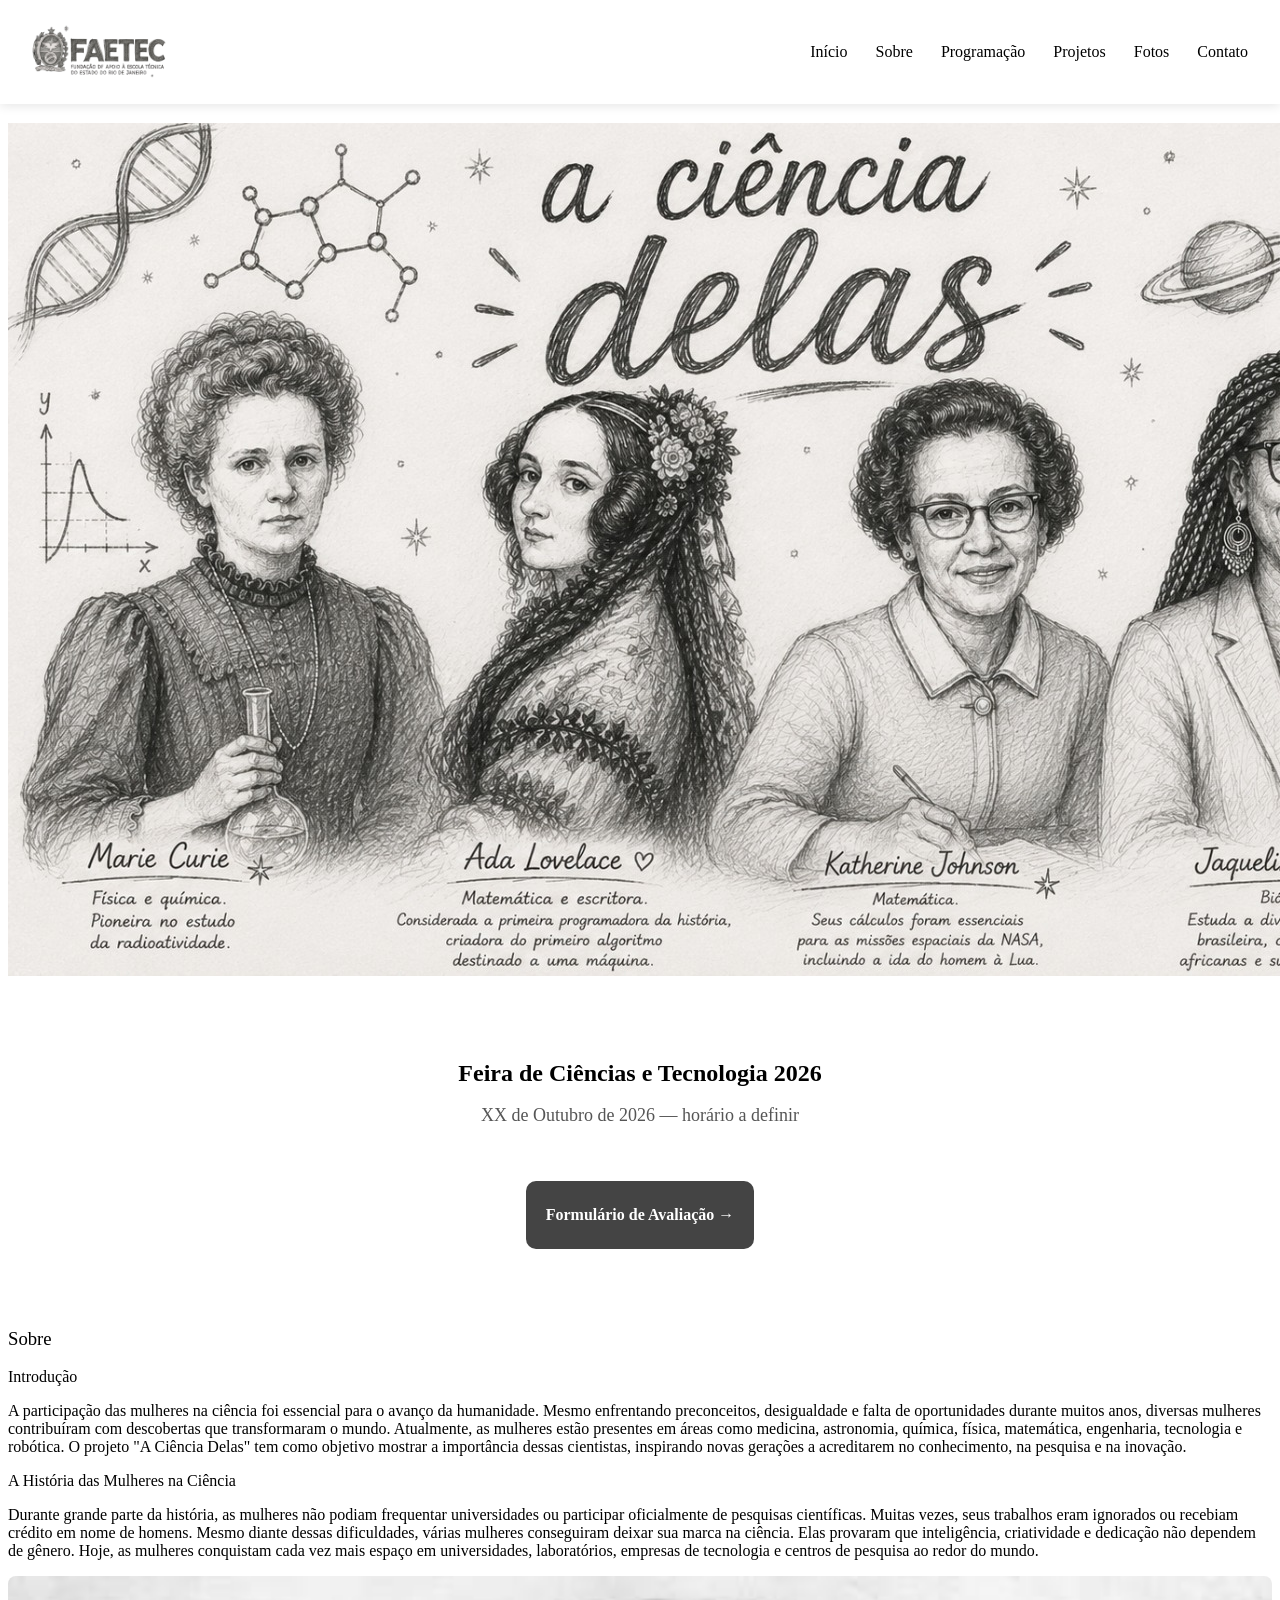
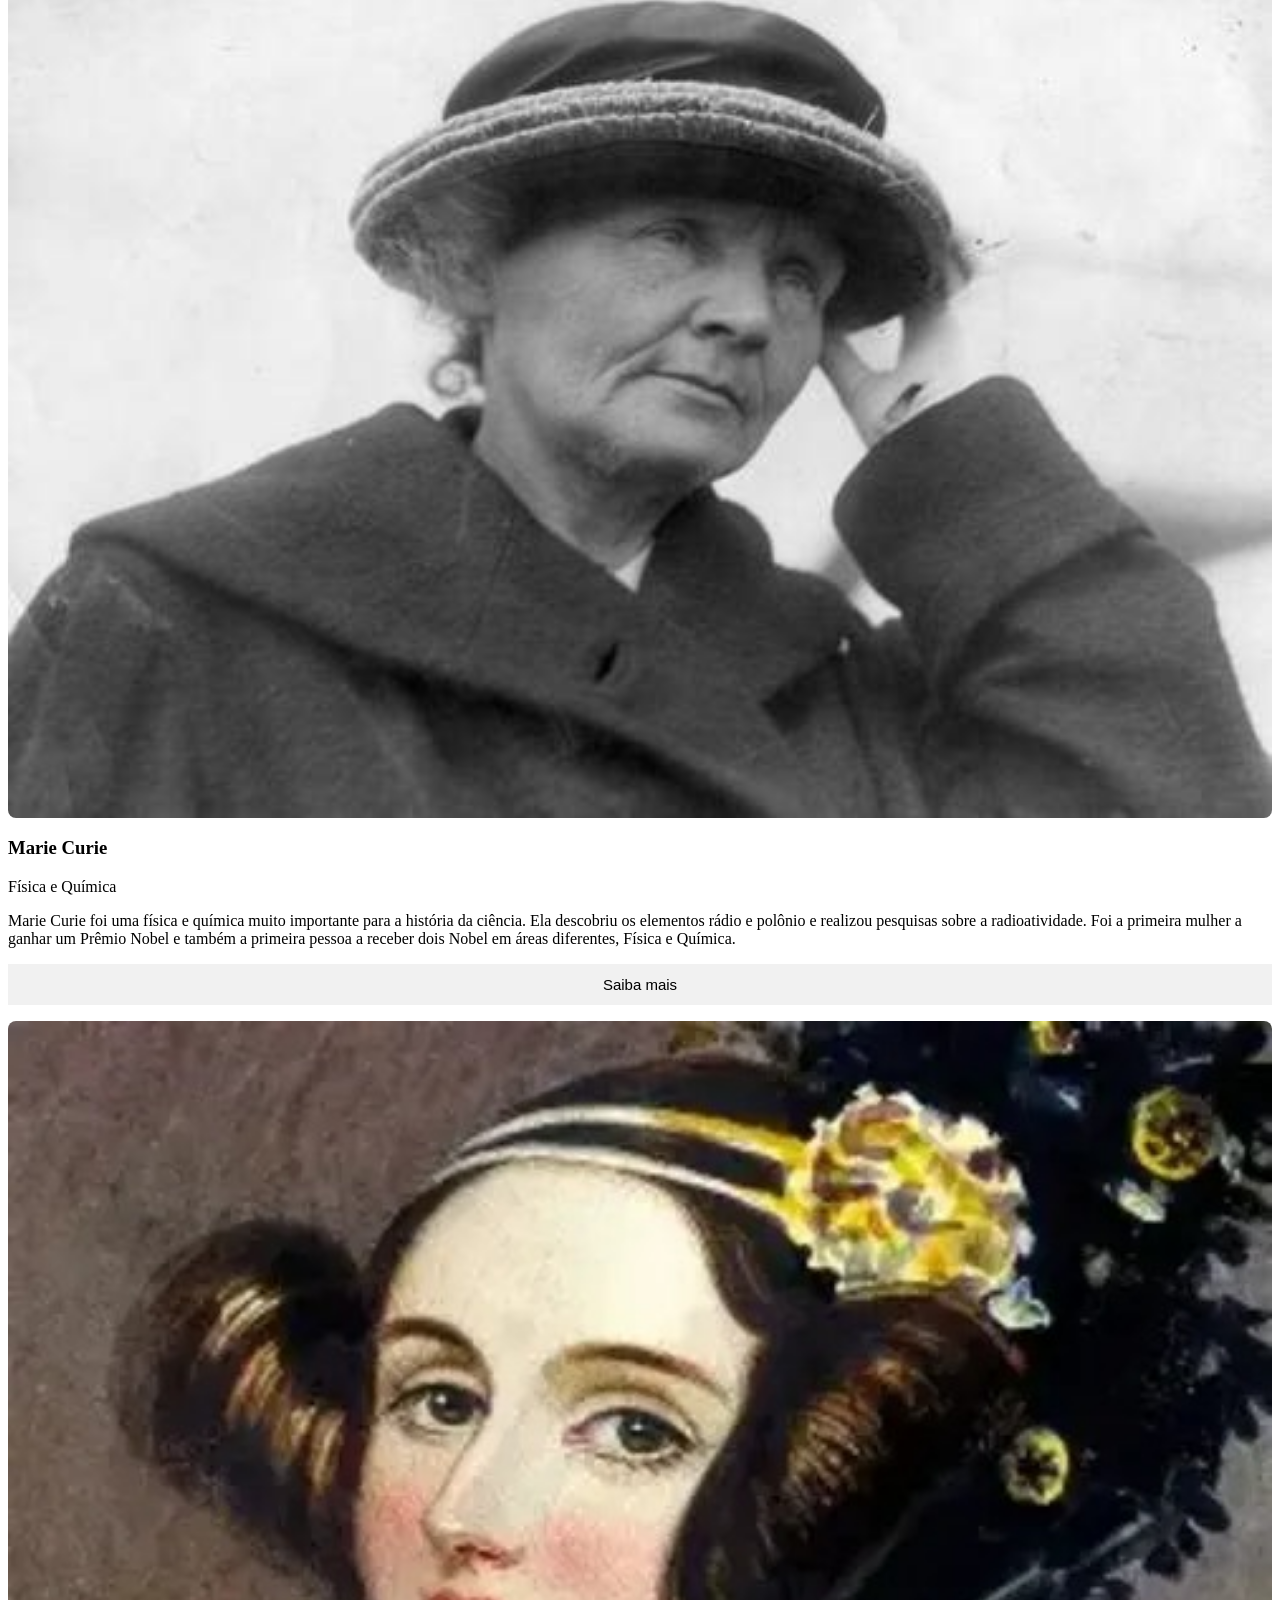
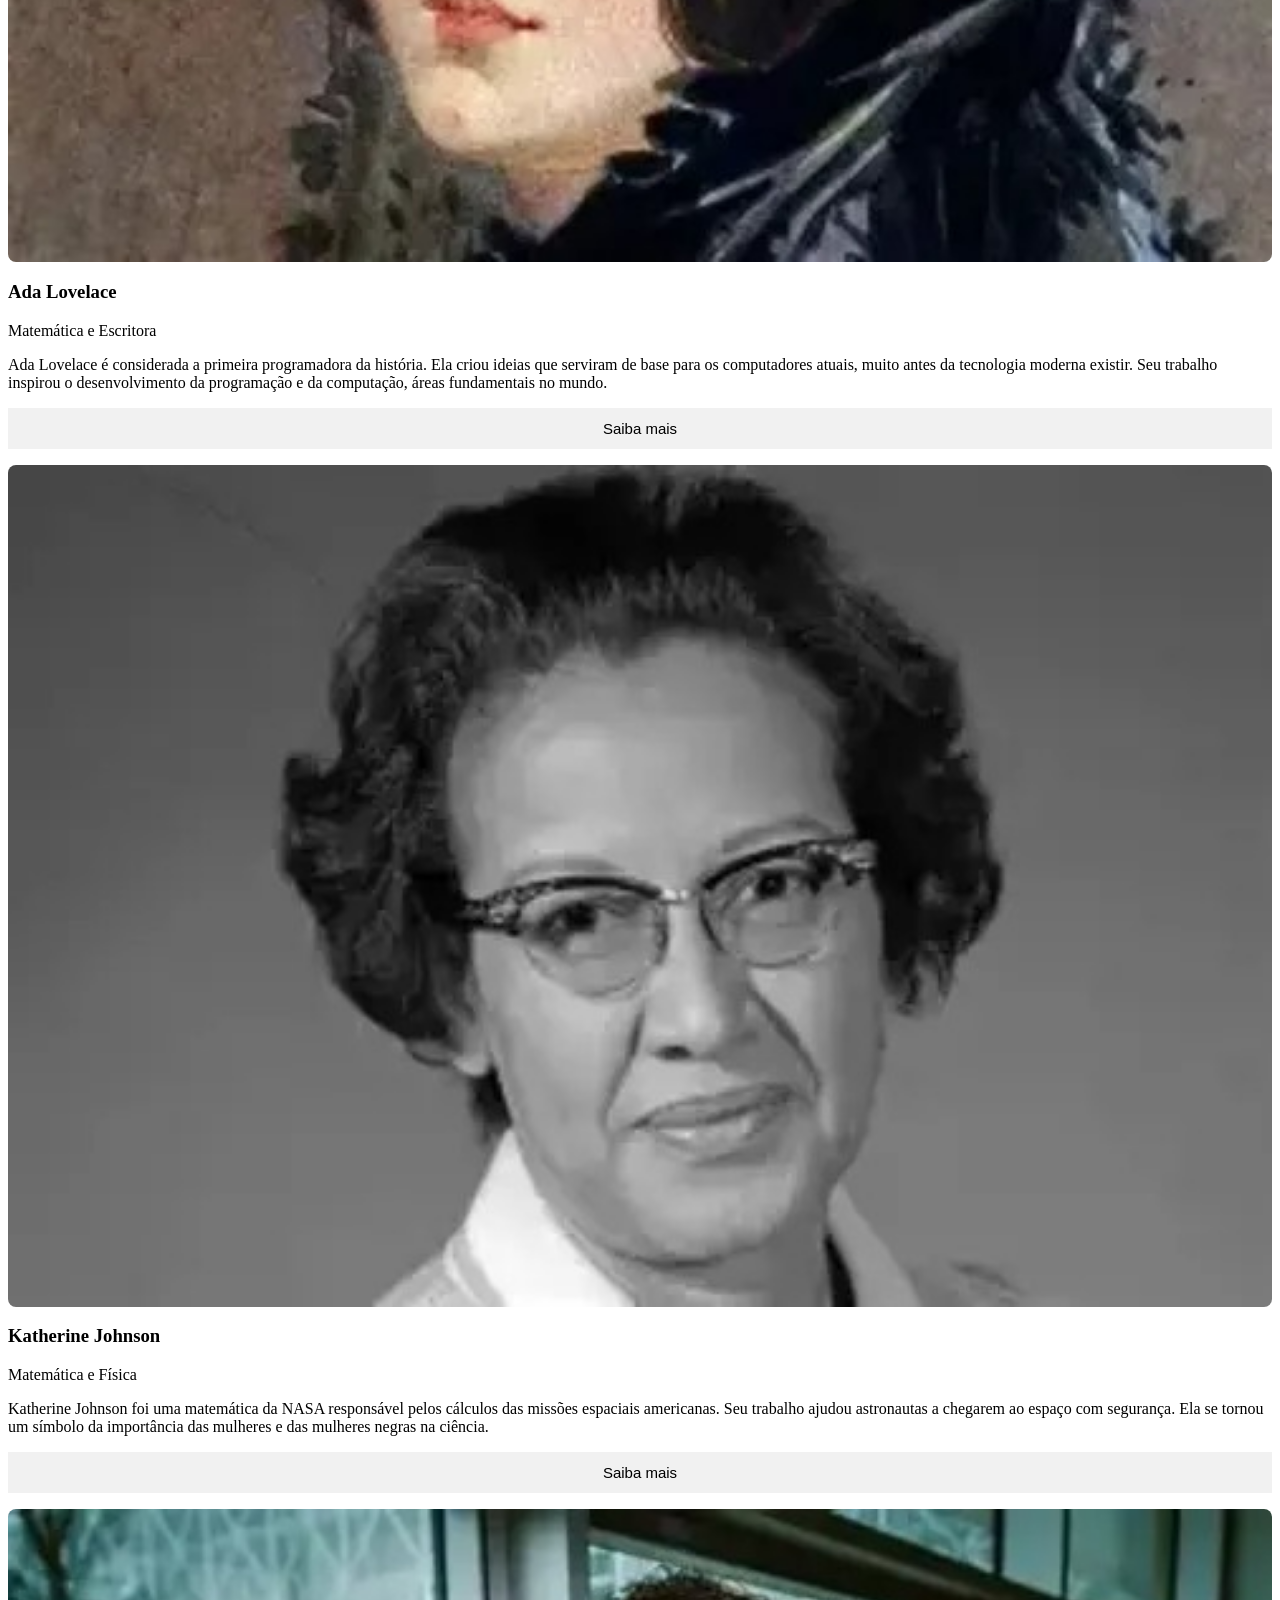
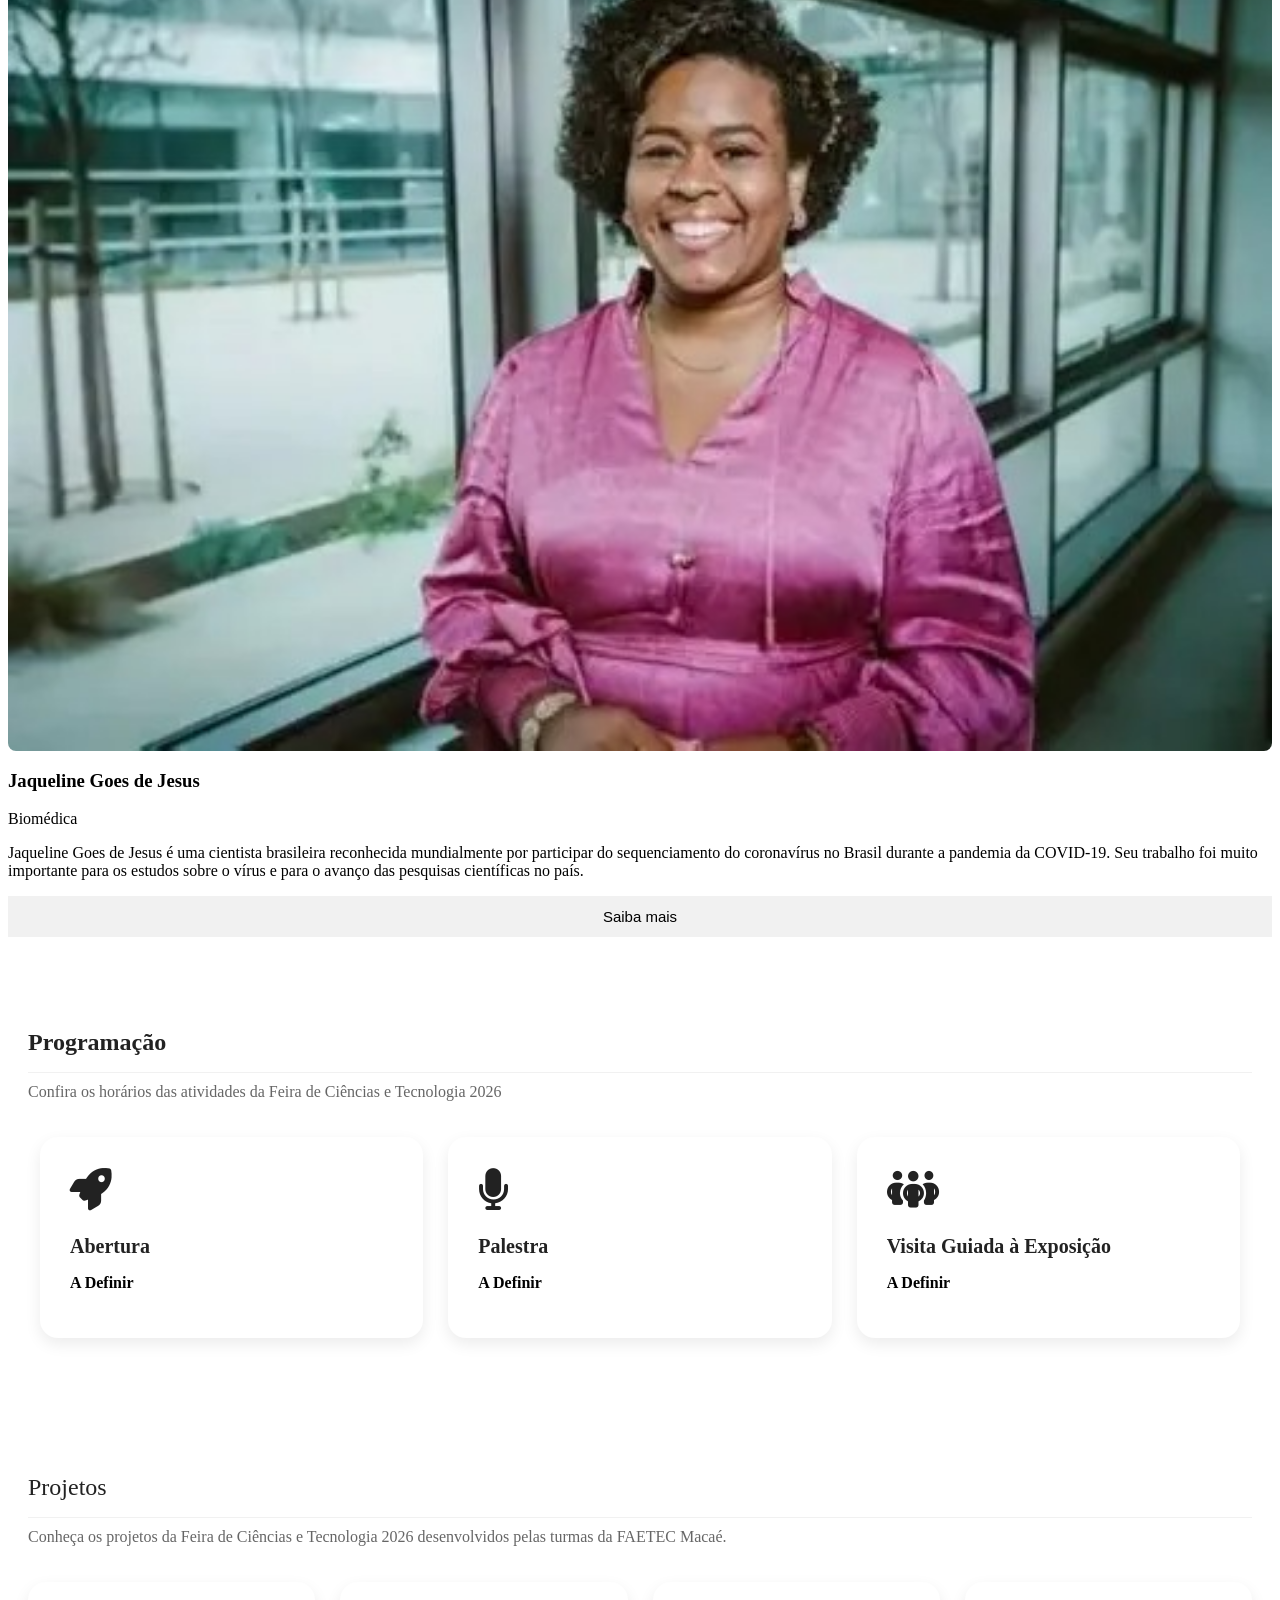
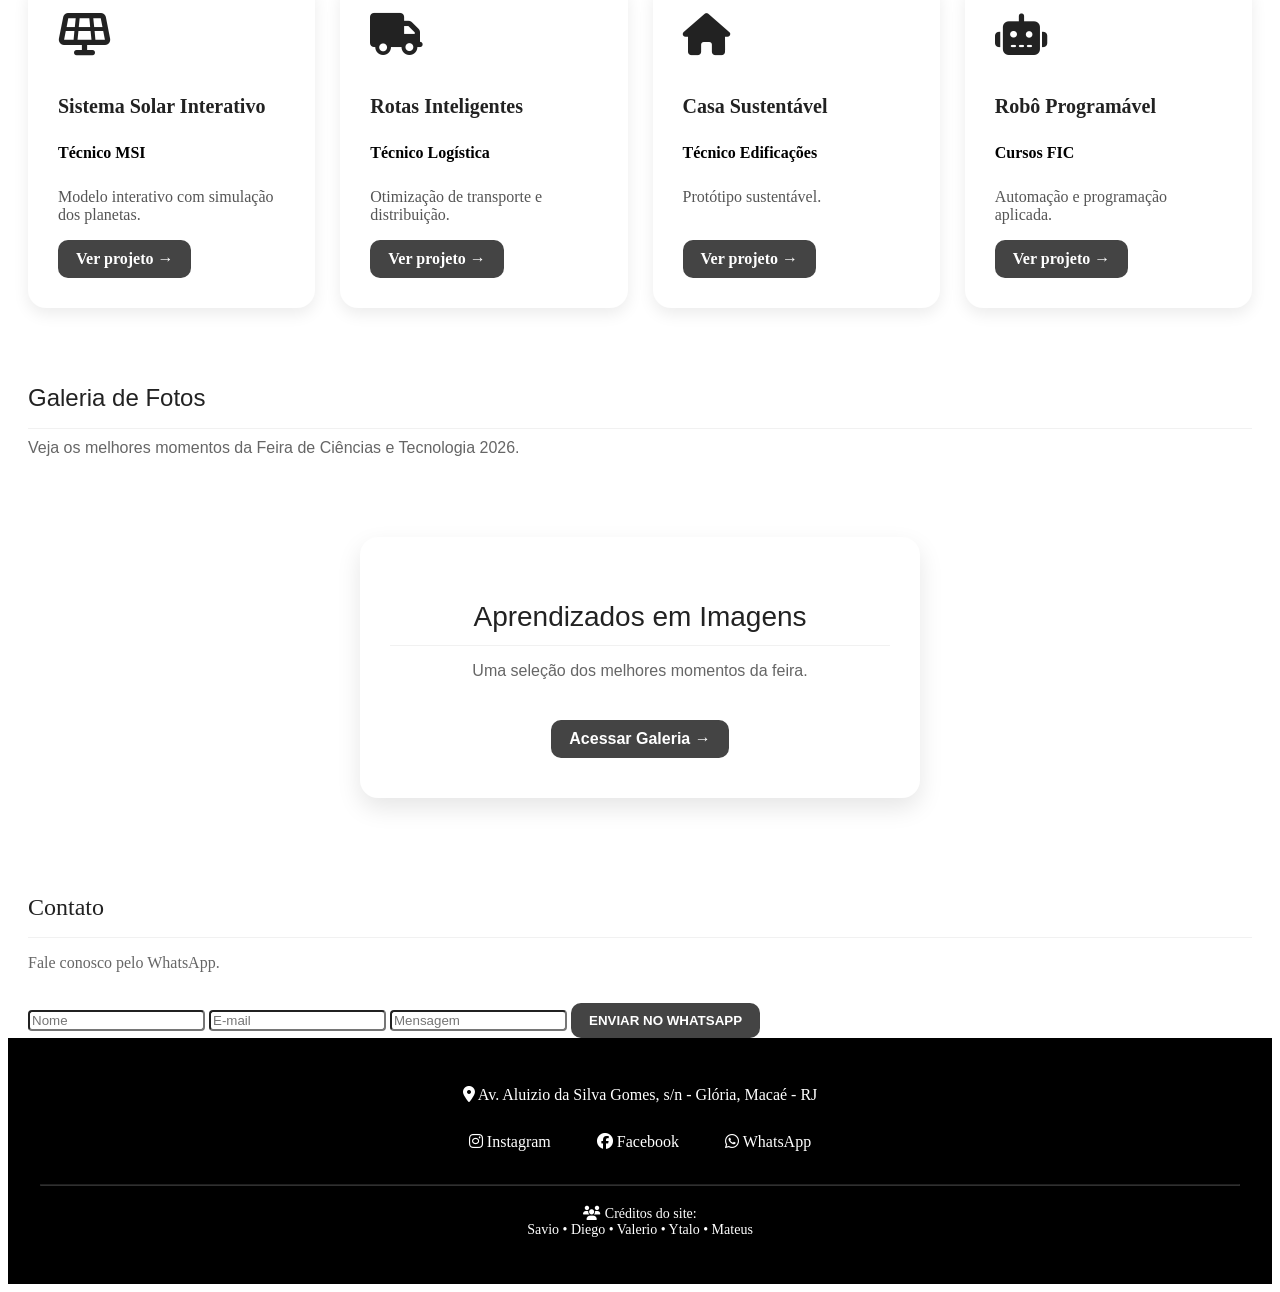
==== commit d0b66e41: "Update index.html" ====
--- a/index.html
+++ b/index.html
@@ -381,7 +381,7 @@
       </h2>
 
       <p class="galeria-descricao">
-        Veja os melhores momentos da Feira de Ciências e Tecnologia.
+        Veja os melhores momentos da Feira de Ciências e Tecnologia 2026.
       </p>
     </div>
 
@@ -463,7 +463,7 @@
         <i class="fab fa-instagram"></i> Instagram
       </a>
 
-      <a href="https://www.facebook.com/cvtmacae/?locale=pt_BR" target="_blank" class="social-button">
+      <a href="https://www.facebook.com/redefaetec/?locale=pt_BR" target="_blank" class="social-button">
         <i class="fab fa-facebook"></i> Facebook
       </a>
 
@@ -482,4 +482,4 @@
   
   <script src="script.js"></script>
 </body>
-</html>+</html>
